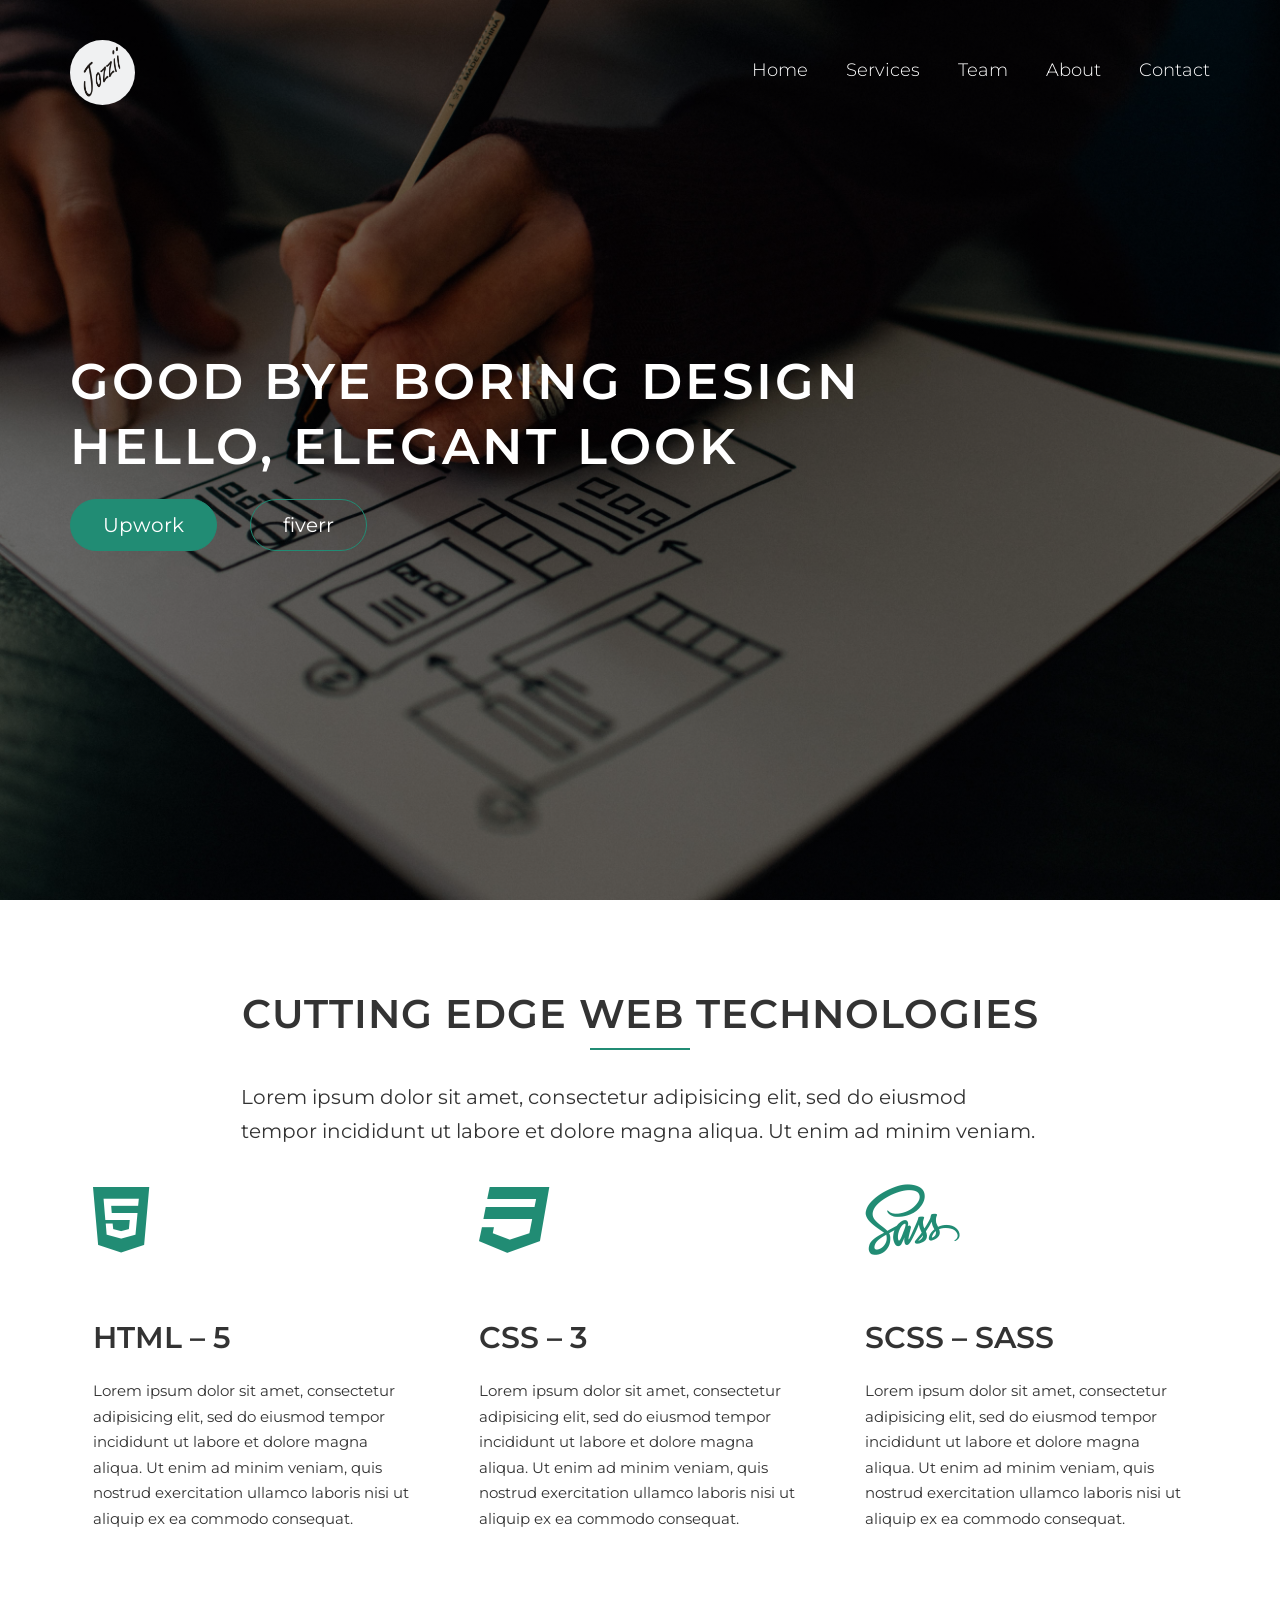
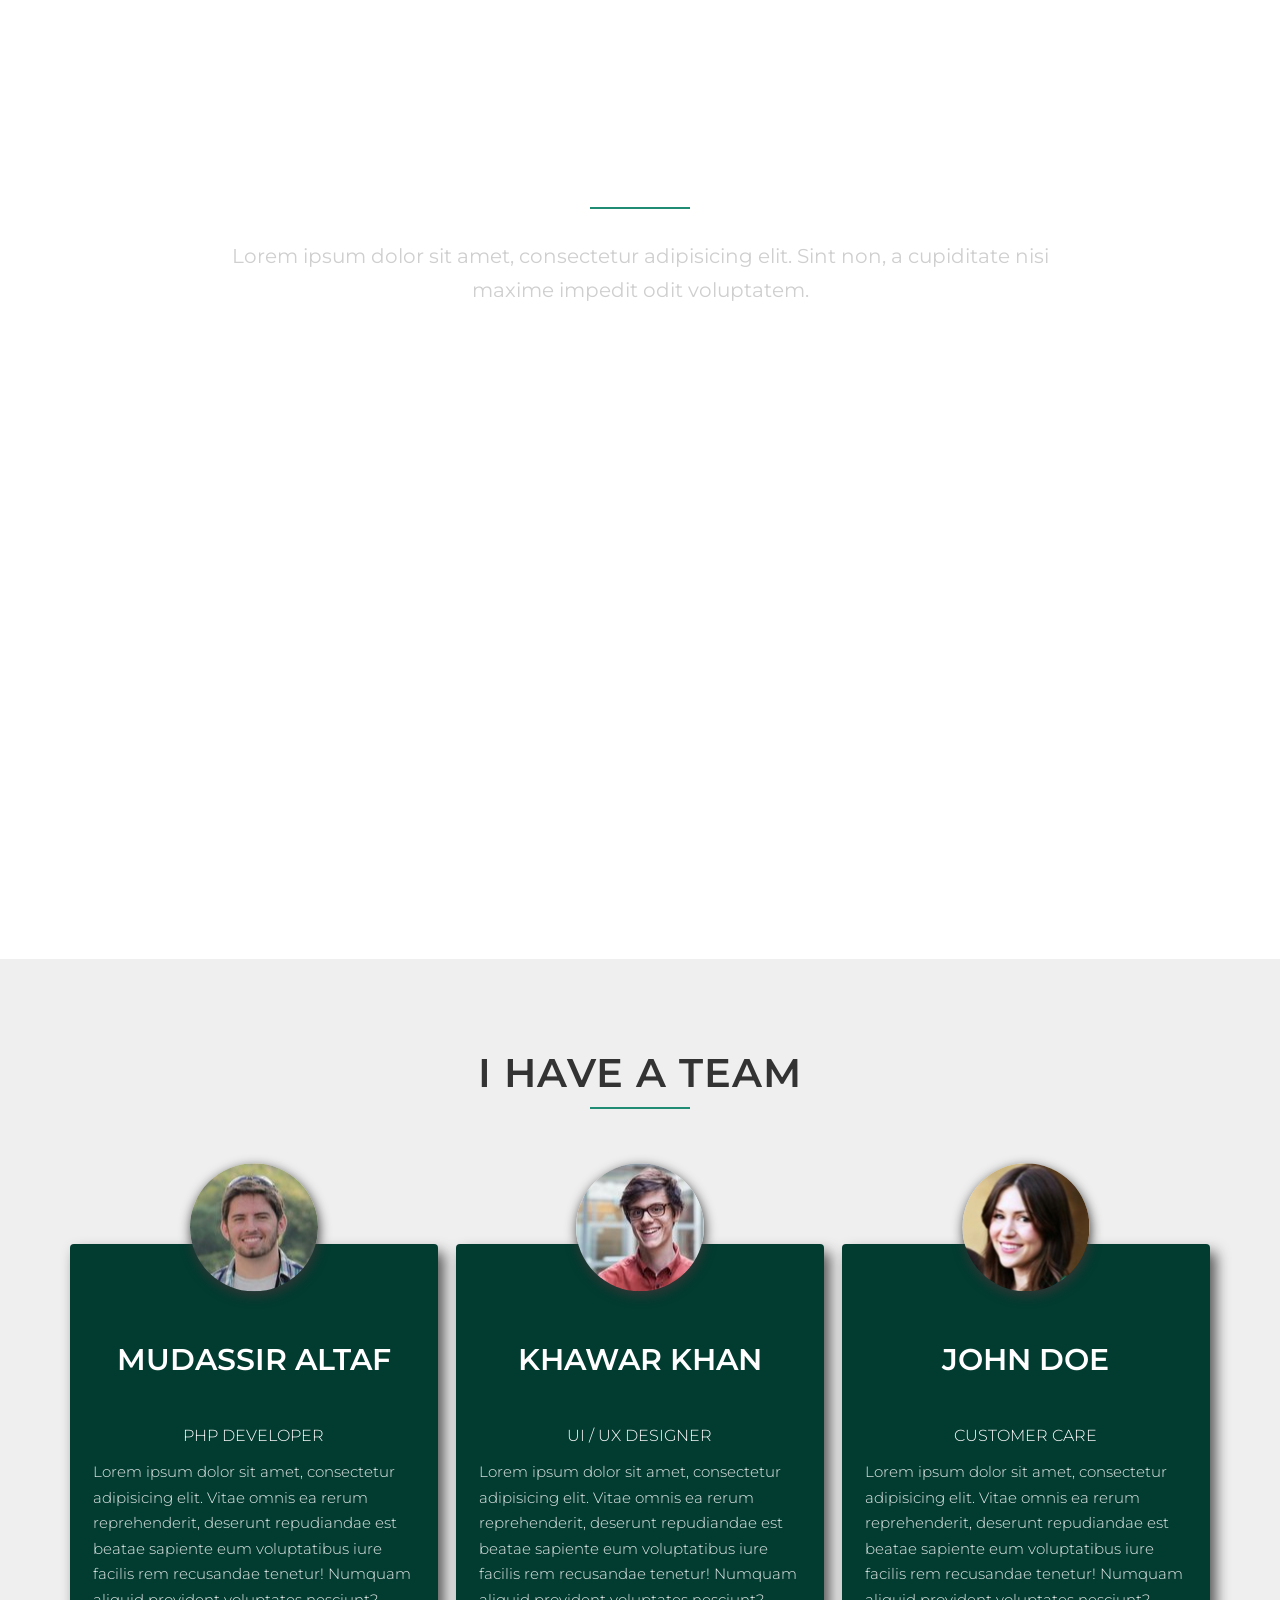
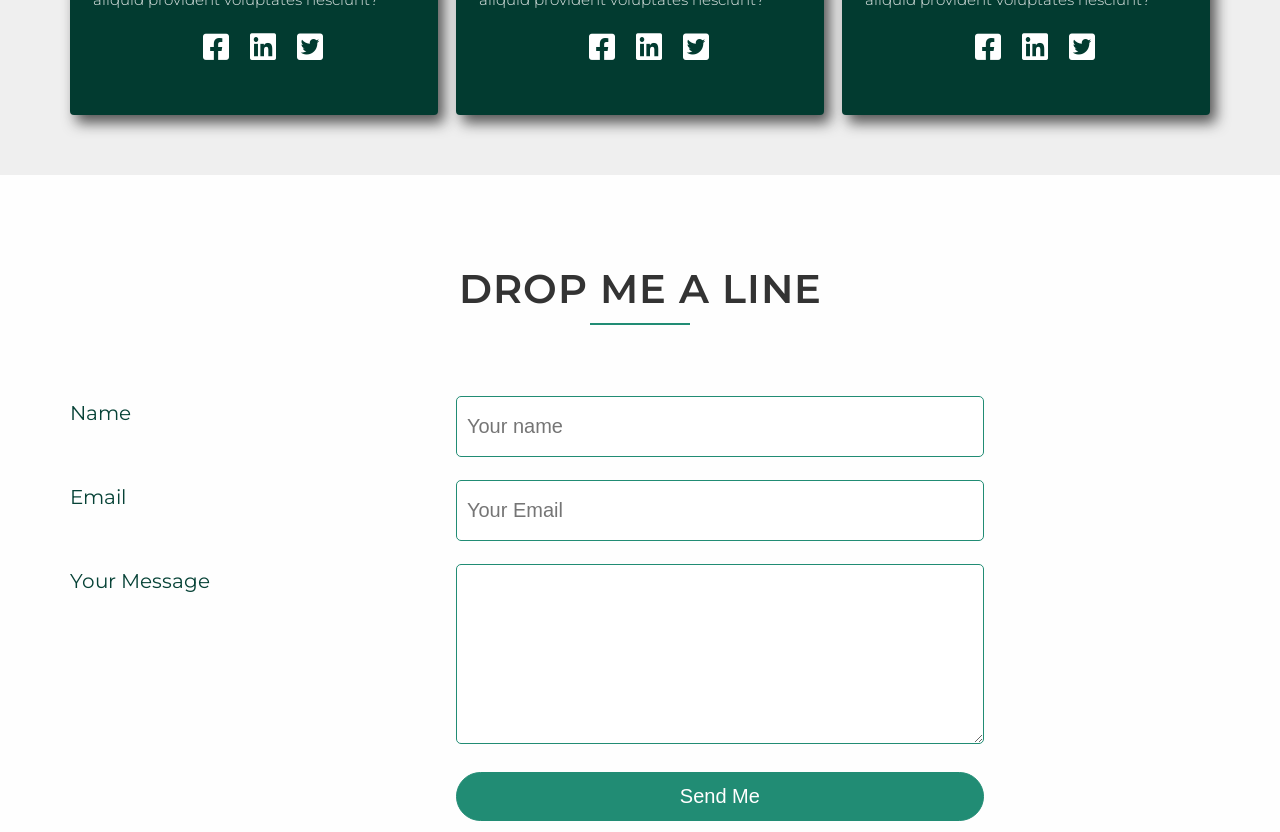
==== index.html @ cfa5112f "Update index.html" ====
<!DOCTYPE html>
<html lang="en">
<head>
	<meta charset="utf-8">
	<meta http-equiv="X-UA-Compatible" content="IE=7">
	<meta name="viewport" content="width=device-width, initial-scale=1.0">
	
	<link rel="preconnect" href="https://fonts.googleapis.com">
	<link rel="preconnect" href="https://fonts.gstatic.com" crossorigin>
	<link href="https://fonts.googleapis.com/css2?family=Montserrat:wght@400;600&display=swap" rel="stylesheet">
	

	<link rel="stylesheet" href="https://pro.fontawesome.com/releases/v5.12.0/css/all.css">
	 <link rel="stylesheet" type="text/css" href="vendors/css/animate.css">
	<link rel="stylesheet" type="text/css" href="vendors/css/grid.css">
        <link rel="stylesheet" type="text/css" href="resources/css/style.min.css">
        <link rel="stylesheet" type="text/css" href="resources/css/queries.css">
	<title>Jozzi's Portfolio</title>
</head>
<body>
	<header>
			<nav class="sticky">
					<div class="row">
						<img src="resources/img/logo.png" alt="jozzii logo" class="logo-black">
					<ul class="main-nav">
						<li><a href="index.html">Home</a></li>
						<li><a href="#scroll-services">Services</a></li>
						<li><a href="#scroll-team">Team</a></li>
						<li><a href="#scroll-about">About</a></li>
						<li><a href="#scroll-contact">Contact</a></li>
					</ul>
				</div>
				</nav>

			<div class="hero-text-box">
				<h1>good bye boring design <br> Hello, elegant look</h1>

				<a href="https://www.upwork.com" target="_blank" class="btn btn-full" style="padding: 8px 32px; font-size:20px;">Upwork</a>
				<a href="https://www.fiverr.com/jozzii" target="_blank" class="btn btn-ghost" style="padding: 8px 32px; font-size:20px;">fiverr</a>
			</div>
	</header>

	<section id="scroll-services">
		<h2>cutting edge web technologies</h2>
		<div class="row js--wp-2">
			<p class="long-copy">Lorem ipsum dolor sit amet, consectetur adipisicing elit, sed do eiusmod tempor incididunt ut labore et dolore magna aliqua. Ut enim ad minim veniam.</p>
		</div>

		<div class="row js--wp-2">
			
			<div class="col span-1-of-3 services">
				<i class="fab fa-html5"></i>
				<h3>HTML &ndash; 5</h3>
				<p class="service-box">Lorem ipsum dolor sit amet, consectetur adipisicing elit, sed do eiusmod
				tempor incididunt ut labore et dolore magna aliqua. Ut enim ad minim veniam,
				quis nostrud exercitation ullamco laboris nisi ut aliquip ex ea commodo
				consequat.</p>
			</div>

			<div class="col span-1-of-3 services">
				<i class="fab fa-css3"></i>
				<h3>CSS &ndash; 3</h3>
				<p class="service-box">Lorem ipsum dolor sit amet, consectetur adipisicing elit, sed do eiusmod
				tempor incididunt ut labore et dolore magna aliqua. Ut enim ad minim veniam,
				quis nostrud exercitation ullamco laboris nisi ut aliquip ex ea commodo
				consequat.</p>
			</div>

			<div class="col span-1-of-3 services">
				<i class="fab fa-sass"></i>
				<h3>SCSS &ndash; SASS </h3>
				<p class="service-box">Lorem ipsum dolor sit amet, consectetur adipisicing elit, sed do eiusmod
				tempor incididunt ut labore et dolore magna aliqua. Ut enim ad minim veniam,
				quis nostrud exercitation ullamco laboris nisi ut aliquip ex ea commodo
				consequat.</p>
			</div>
		</div>
	</section>

	<section class="section-about" id="scroll-about">
		<h2> hi, i am jozzii</h2>
		<p class="long-copy">
			Lorem ipsum dolor sit amet, consectetur adipisicing elit. Sint non, a cupiditate nisi maxime impedit odit voluptatem.
		</p>
			<p class="about-text">Lorem ipsum dolor sit amet, consectetur adipisicing elit, sed do eiusmod tempor incididunt ut labore et dolore magna aliqua. Ut enim ad minim veniam, quis nostrud exercitation ullamco laboris nisi ut aliquip ex ea commodo consequat. Duis aute irure dolor in reprehen 1derit in voluptate velit esse cillum dolore eu fugiat nulla pariatur. Excepteur sint occaecat cupidatat non proident, sunt in culpa qui officia deserunt mollit anim id est laborum.</p>
	</section>

	<section class="section-team" id="scroll-team">
		<div class="row">
			<h2>I have A Team</h2>
		</div>

		<div class="row js--wp-3">
			<div class="col span-1-of-3 team-box">
				<img src="resources/img/22.jpg" alt="team member 1" class="team-member-photo">
				<h3>Mudassir Altaf</h3> <br> <h4 class="sub-headding">PHP Developer</h4>
				<p class="team-text-box">
					Lorem ipsum dolor sit amet, consectetur adipisicing elit. Vitae omnis ea rerum reprehenderit, deserunt repudiandae est beatae sapiente eum voluptatibus iure facilis rem recusandae tenetur! Numquam aliquid provident voluptates nesciunt?
				</p>

				<div class="social-icons">
					<i class="fab fa-facebook-square" class="icon-social"></i>
				<i class="fab fa-linkedin" class="icon-social"></i>
				<i class="fab fa-twitter-square" class="icon-social"></i>
				</div>
			</div>
			<div class="col span-1-of-3 team-box">
				<img src="resources/img/51.jpg" alt="team member 2" class="team-member-photo">
				<h3>Khawar Khan</h3> <br> <h4 class="sub-headding">UI / UX Designer</h4>
				<p class="team-text-box">
					Lorem ipsum dolor sit amet, consectetur adipisicing elit. Vitae omnis ea rerum reprehenderit, deserunt repudiandae est beatae sapiente eum voluptatibus iure facilis rem recusandae tenetur! Numquam aliquid provident voluptates nesciunt?
				</p>

				<div class="social-icons">
					<i class="fab fa-facebook-square" class="icon-social"></i>
				<i class="fab fa-linkedin" class="icon-social"></i>
				<i class="fab fa-twitter-square" class="icon-social"></i>
				</div>
			</div>
			<div class="col span-1-of-3 team-box">
				<img src="resources/img/79.jpg" alt="team member 3" class="team-member-photo">
				<h3>John Doe</h3> <br> <h4 class="sub-headding">Customer Care</h4>
				<p class="team-text-box">
					Lorem ipsum dolor sit amet, consectetur adipisicing elit. Vitae omnis ea rerum reprehenderit, deserunt repudiandae est beatae sapiente eum voluptatibus iure facilis rem recusandae tenetur! Numquam aliquid provident voluptates nesciunt?
				</p>

				<div class="social-icons">
					<i class="fab fa-facebook-square" class="icon-social"></i>
				<i class="fab fa-linkedin" class="icon-social"></i>
				<i class="fab fa-twitter-square" class="icon-social"></i>
				</div>
				
			</div>
		</div>
	</section>

	<section class="section-contact" id="scroll-contact">
		
		<div class="bg-video">
			<!-- <video src="/resources/img/washed.mp4" class="video" autoplay muted loop></video> 
			<video src="resources/img/Go-Goat.mp4" class="video" autoplay muted loop></video>
			-->
		</div> 
		<div class="row">
			<h2>drop me a line</h2>
			<form action="#" method="post" name="contact-form" id="contact-form" class="contact-form" data-netlify="true" netlify>
				<div class="row">
					<div class="col span-1-of-3">
						<label>Name</label>
					</div>
					<div class="col span-2-of-3">
						<input type="text" id="name" placeholder="Your name" required>
					</div>
				</div>

				<div class="row">
					<div class="col span-1-of-3">
						<label>Email</label>					
					</div>
					<div class="col span-2-of-3">
						<input type="email" id="email" placeholder="Your Email" required>
					</div>
				</div>

				<div class="row">
					<div class="col span-1-of-3">
						<label>Your Message</label>
					</div>
					<div class="col span-2-of-3">
						<textarea name="message" id="textarea"></textarea>
					</div>
				</div>

				<div class="row">
					<div class="col span-1-of-3">
						<label>&nbsp;</label>
					</div>
					<div class="col span-2-of-3">
						<input type="submit" value="send me">
					</div>
				</div>

			</form>				
	</div>
	</section>

		<script src="https://ajax.googleapis.com/ajax/libs/jquery/1.12.4/jquery.min.js"></script> 
	 	<script src="vendors/js/jquery.waypoints.min.js"></script>
     	<script src="resources/js/script.js"></script>
     	
</body>
</html>

<!-- 

<i class="fab fa-linkedin"></i>
<i class="fab fa-twitter-square"></i>
<i class="fab fa-facebook-square"></i>

<script src="https://cdn.jsdelivr.net/npm/swiper@8/swiper-bundle.min.js"></script>
<link rel="stylesheet" href="https://cdn.jsdelivr.net/npm/swiper@8/swiper-bundle.min.css"/>
*  #1abc9c; #16a085; #9b59b6; #8e44ad; #33d9b2; #218c74;
 * #7d5fff; #7158e2; #485460; #1e272e; #ef5777; #ff5252;
 * #f53b57; #ffa801; #eb3b5a;
 -->
---- vendors/css/grid.css ----
/*  SECTIONS  ============================================================================= */

.section {
	clear: both;
	padding: 0px;
	margin: 0px;
}

/*  GROUPING  ============================================================================= */

.row {
    zoom: 1; /* For IE 6/7 (trigger hasLayout) */
}

.row:before,
.row:after {
    content:"";
    display:table;
}
.row:after {
    clear:both;
}

/*  GRID COLUMN SETUP   ==================================================================== */

.col {
	display: block;
	float:left;
	margin: 1% 0 1% 1.6%;
}

.col:first-child { margin-left: 0; } /* all browsers except IE6 and lower */


/*  REMOVE MARGINS AS ALL GO FULL WIDTH AT 480 PIXELS */

@media only screen and (max-width: 480px) {
	.col { 
		/*margin: 1% 0 1% 0%;*/
        margin: 0;
	}
}


/*  GRID OF TWO   ============================================================================= */


.span-2-of-2 {
	width: 100%;
}

.span-1-of-2 {
	width: 49.2%;
}

/*  GO FULL WIDTH AT LESS THAN 480 PIXELS */

@media only screen and (max-width: 480px) {
	.span-2-of-2 {
		width: 100%; 
	}
	.span-1-of-2 {
		width: 100%; 
	}
}


/*  GRID OF THREE   ============================================================================= */

	
.span-3-of-3 {
	width: 100%; 
}

.span-2-of-3 {
	width: 66.13%; 
}

.span-1-of-3 {
	width: 32.26%; 
}


/*  GO FULL WIDTH AT LESS THAN 480 PIXELS */

@media only screen and (max-width: 480px) {
	.span-3-of-3 {
		width: 100%; 
	}
	.span-2-of-3 {
		width: 100%; 
	}
	.span-1-of-3 {
		width: 100%;
	}
}

/*  GRID OF FOUR   ============================================================================= */

	
.span-4-of-4 {
	width: 100%; 
}

.span-3-of-4 {
	width: 74.6%; 
}

.span-2-of-4 {
	width: 49.2%; 
}

.span-1-of-4 {
	width: 23.8%; 
}


/*  GO FULL WIDTH AT LESS THAN 480 PIXELS */

@media only screen and (max-width: 480px) {
	.span-4-of-4 {
		width: 100%; 
	}
	.span-3-of-4 {
		width: 100%; 
	}
	.span-2-of-4 {
		width: 100%; 
	}
	.span-1-of-4 {
		width: 100%; 
	}
}


/*  GRID OF FIVE   ============================================================================= */

	
.span-5-of-5 {
	width: 100%;
}

.span-4-of-5 {
  	width: 79.68%; 
}

.span-3-of-5 {
  	width: 59.36%; 
}

.span-2-of-5 {
  	width: 39.04%;
}

.span-1-of-5 {
  	width: 18.72%;
}


/*  GO FULL WIDTH AT LESS THAN 480 PIXELS */

@media only screen and (max-width: 480px) {
	.span-5-of-5 {
		width: 100%; 
	}
	.span-4-of-5 {
		width: 100%; 
	}
	.span-3-of-5 {
		width: 100%; 
	}
	.span-2-of-5 {
		width: 100%; 
	}
	.span-1-of-5 {
		width: 100%; 
	}
}


/*  GRID OF SIX   ============================================================================= */


.span-6-of-6 {
	width: 100%;
}

.span-5-of-6 {
  	width: 83.06%;
}

.span-4-of-6 {
  	width: 66.13%;
}

.span-3-of-6 {
  	width: 49.2%;
}

.span-2-of-6 {
  	width: 32.26%;
}

.span-1-of-6 {
  	width: 15.33%;
}


/*  GO FULL WIDTH AT LESS THAN 480 PIXELS */

@media only screen and (max-width: 480px) {
	.span-6-of-6 {
		width: 100%; 
	}
	.span-5-of-6 {
		width: 100%; 
	}
	.span-4-of-6 {
		width: 100%; 
	}
	.span-3-of-6 {
		width: 100%; 
	}
	.span-2-of-6 {
		width: 100%; 
	}
	.span-1-of-6 {
		width: 100%; 
	}
}



/*  GRID OF SEVEN   ============================================================================= */


.span-7-of-7 {
	width: 100%;
}

.span-6-of-7 {
	width: 85.48%;
}

.span-5-of-7 {
  	width: 70.97%;
}

.span-4-of-7 {
  	width: 56.45%;
}

.span-3-of-7 {
  	width: 41.94%;
}

.span-2-of-7 {
  	width: 27.42%;
}

.span-1-of-7 {
  	width: 12.91%;
}


/*  GO FULL WIDTH AT LESS THAN 480 PIXELS */

@media only screen and (max-width: 480px) {
	.span-7-of-7 {
		width: 100%; 
	}
	.span-6-of-7 {
		width: 100%; 
	}
	.span-5-of-7 {
		width: 100%; 
	}
	.span-4-of-7 {
		width: 100%; 
	}
	.span-3-of-7 {
		width: 100%; 
	}
	.span-2-of-7 {
		width: 100%; 
	}
	.span-1-of-7 {
		width: 100%; 
	}
}


/*  GRID OF EIGHT   ============================================================================= */

	
.span-8-of-8 {
	width: 100%;
}

.span-7-of-8 {
	width: 87.3%; 
}

.span-6-of-8 {
	width: 74.6%; 
}

.span-5-of-8 {
	width: 61.9%; 
}

.span-4-of-8 {
	width: 49.2%; 
}

.span-3-of-8 {
	width: 36.5%;
}

.span-2-of-8 {
	width: 23.8%; 
}

.span-1-of-8 {
	width: 11.1%; 
}


/*  GO FULL WIDTH AT LESS THAN 480 PIXELS */

@media only screen and (max-width: 480px) {
	.span-8-of-8 {
		width: 100%; 
	}
	.span-7-of-8 {
		width: 100%; 
	}
	.span-6-of-8 {
		width: 100%; 
	}
	.span-5-of-8 {
		width: 100%; 
	}
	.span-4-of-8 {
		width: 100%; 
	}
	.span-3-of-8 {
		width: 100%; 
	}
	.span-2-of-8 {
		width: 100%; 
	}
	.span-1-of-8 {
		width: 100%; 
	}
}


/*  GRID OF NINE   ============================================================================= */


.span-9-of-9 {
	width: 100%;
}

.span-8-of-9 {
	width: 88.71%;
}

.span-7-of-9 {
	width: 77.42%; 
}

.span-6-of-9 {
	width: 66.13%; 
}

.span-5-of-9 {
	width: 54.84%; 
}

.span-4-of-9 {
	width: 43.55%; 
}

.span-3-of-9 {
	width: 32.26%;
}

.span-2-of-9 {
	width: 20.97%; 
}

.span-1-of-9 {
	width: 9.68%; 
}


/*  GO FULL WIDTH AT LESS THAN 480 PIXELS */

@media only screen and (max-width: 480px) {
	.span-9-of-9 {
		width: 100%; 
	}
	.span-8-of-9 {
		width: 100%; 
	}
	.span-7-of-9 {
		width: 100%; 
	}
	.span-6-of-9 {
		width: 100%; 
	}
	.span-5-of-9 {
		width: 100%; 
	}
	.span-4-of-9 {
		width: 100%; 
	}
	.span-3-of-9 {
		width: 100%; 
	}
	.span-2-of-9 {
		width: 100%; 
	}
	.span-1-of-9 {
		width: 100%; 
	}
}


/*  GRID OF TEN   ============================================================================= */


.span-10-of-10 {
	width: 100%;
}

.span-9-of-10 {
	width: 89.84%;
}

.span-8-of-10 {
	width: 79.68%;
}

.span-7-of-10 {
	width: 69.52%; 
}

.span-6-of-10 {
	width: 59.36%; 
}

.span-5-of-10 {
	width: 49.2%; 
}

.span-4-of-10 {
	width: 39.04%; 
}

.span-3-of-10 {
	width: 28.88%;
}

.span-2-of-10 {
	width: 18.72%; 
}

.span-1-of-10 {
	width: 8.56%; 
}


/*  GO FULL WIDTH AT LESS THAN 480 PIXELS */

@media only screen and (max-width: 480px) {
	.span-10-of-10 {
		width: 100%; 
	}
	.span-9-of-10 {
		width: 100%; 
	}
	.span-8-of-10 {
		width: 100%; 
	}
	.span-7-of-10 {
		width: 100%; 
	}
	.span-6-of-10 {
		width: 100%; 
	}
	.span-5-of-10 {
		width: 100%; 
	}
	.span-4-of-10 {
		width: 100%; 
	}
	.span-3-of-10 {
		width: 100%; 
	}
	.span-2-of-10 {
		width: 100%; 
	}
	.span-1-of-10 {
		width: 100%; 
	}
}


/*  GRID OF ELEVEN   ============================================================================= */

.span-11-of-11 {
	width: 100%;
}

.span-10-of-11 {
	width: 90.76%;
}

.span-9-of-11 {
	width: 81.52%;
}

.span-8-of-11 {
	width: 72.29%;
}

.span-7-of-11 {
	width: 63.05%; 
}

.span-6-of-11 {
	width: 53.81%; 
}

.span-5-of-11 {
	width: 44.58%; 
}

.span-4-of-11 {
	width: 35.34%; 
}

.span-3-of-11 {
	width: 26.1%;
}

.span-2-of-11 {
	width: 16.87%; 
}

.span-1-of-11 {
	width: 7.63%; 
}


/*  GO FULL WIDTH AT LESS THAN 480 PIXELS */

@media only screen and (max-width: 480px) {
	.span-11-of-11 {
		width: 100%; 
	}
	.span-10-of-11 {
		width: 100%; 
	}
	.span-9-of-11 {
		width: 100%; 
	}
	.span-8-of-11 {
		width: 100%; 
	}
	.span-7-of-11 {
		width: 100%; 
	}
	.span-6-of-11 {
		width: 100%; 
	}
	.span-5-of-11 {
		width: 100%; 
	}
	.span-4-of-11 {
		width: 100%; 
	}
	.span-3-of-11 {
		width: 100%; 
	}
	.span-2-of-11 {
		width: 100%; 
	}
	.span-1-of-11 {
		width: 100%; 
	}
}


/*  GRID OF TWELVE   ============================================================================= */

.span-12-of-12 {
	width: 100%;
}

.span-11-of-12 {
	width: 91.53%;
}

.span-10-of-12 {
	width: 83.06%;
}

.span-9-of-12 {
	width: 74.6%;
}

.span-8-of-12 {
	width: 66.13%;
}

.span-7-of-12 {
	width: 57.66%; 
}

.span-6-of-12 {
	width: 49.2%; 
}

.span-5-of-12 {
	width: 40.73%; 
}

.span-4-of-12 {
	width: 32.26%; 
}

.span-3-of-12 {
	width: 23.8%;
}

.span-2-of-12 {
	width: 15.33%; 
}

.span-1-of-12 {
	width: 6.86%; 
}


/*  GO FULL WIDTH AT LESS THAN 480 PIXELS */

@media only screen and (max-width: 480px) {
	.span-12-of-12 {
		width: 100%; 
	}
	.span-11-of-12 {
		width: 100%; 
	}
	.span-10-of-12 {
		width: 100%; 
	}
	.span-9-of-12 {
		width: 100%; 
	}
	.span-8-of-12 {
		width: 100%; 
	}
	.span-7-of-12 {
		width: 100%; 
	}
	.span-6-of-12 {
		width: 100%; 
	}
	.span-5-of-12 {
		width: 100%; 
	}
	.span-4-of-12 {
		width: 100%; 
	}
	.span-3-of-12 {
		width: 100%; 
	}
	.span-2-of-12 {
		width: 100%; 
	}
	.span-1-of-12 {
		width: 100%; 
	}
}
---- resources/css/style.min.css ----
*,::after,::before{margin:0;padding-top:0;box-sizing:inherit}html{font-family:'Montserrat',sans-serif;font-weight:400;text-rendering:optimizeLegibility;line-height:1.7;color:#333;font-size:62.5%;overflow-x:hidden}:root{--color-primary-main:#218c74}::-moz-selection{background-color:var(--color-primary-main);color:#eee}::selection{background-color:var(--color-primary-main);color:#eee}body{box-sizing:border-box}.row{max-width:114rem;margin:0 auto}section{padding:8rem 0}h1,h2,h3,h4{font-weight:600;text-transform:uppercase}h1{font-size:5rem;margin-bottom:2rem;letter-spacing:3px;word-spacing:1px;color:#fff;line-height:1.3}h2{font-size:4rem;text-align:center;letter-spacing:1px;letter-spacing:1px}h2:after{display:block;content:"";width:10rem;height:2px;background-color:var(--color-primary-main);margin:0 auto}h3{font-size:3rem;margin-bottom:1.5rem;margin-top:2.5rem}.btn:link,.btn:visited,input[type=submit]{display:inline-block;border:1px solid var(--color-primary-main);border-radius:5rem;text-decoration:none;color:#fff;transition:all .2s}.btn-full:link,.btn-full:visited,input[type=submit]{background-color:var(--color-primary-main);padding:1rem 4rem}.btn-ghost:link,.btn-ghost:visited{margin-left:3rem;border:1px solid var(--color-primary-main);padding:1rem 4rem}.btn:hover,.btn:active,input[type=submit]:hover,input[type=submit]:active{background-color:#064236;border:1px solid #064236}input[type=submit]{width:auto}.fab,.fas{font-size:7.5rem;color:var(--color-primary-main);margin-bottom:3rem;transition:all .2s}.fab:hover,.fas:hover{color:#384f66;cursor:pointer}header{background-image:linear-gradient(rgba(0,0,0,0.5),rgba(0,0,0,0.5)),url(../css/hero.min.jpg);background-size:cover;background-position:center;height:100vh}.logo-black{height:6.5rem;width:6.5rem;border-radius:5rem;float:left;margin-top:4rem}.main-nav{float:right;list-style:none;margin-top:5.5rem}.main-nav li{display:inline-block;margin-left:3.5rem}.main-nav li a:link,.main-nav li a:visited{text-decoration:none;font-size:1.8rem;font-weight:300;color:#fff;padding-bottom:.8rem;border-bottom:1px solid transparent;transition:all .2s}.main-nav li a:hover,.main-nav li a:active{border-bottom:1px solid var(--color-primary-main);color:var(--color-primary-main)}.hero-text-box{position:absolute;width:114rem;top:50%;left:50%;transform:translate(-50%,-50%)}.services,.services-test{padding:2%;border-radius:4px;margin-bottom:2.5rem;transition:all .2s}.services:hover{transform:translateY(-3px);box-shadow:3px 3px 2.5rem #eee}.long-copy{font-size:2rem;width:70%;margin-left:15%;margin-top:3rem}.service-box{font-size:1.5rem}.section-about{background-image:linear-gradient(rgba(6,66,54,0.9),rgba(6,66,54,0.9)),url(../css/about.min.jpg);background-size:cover;background-position:center;height:100vh;padding-bottom:0;background-attachment:fixed}.section-about h2{color:#fff}.section-about .long-copy{text-align:center;color:#cfcfcf}.about-text{font-size:2rem;color:#fff;margin-top:4rem;width:70%;margin-left:15%}.section-team{background-color:#efefef;padding-bottom:0}.section-team h2{margin-bottom:8rem}.team-box{position:relative;padding:2%;padding-top:8rem;margin-top:5.5rem;margin-bottom:6rem;border-radius:4px;background-color:#023b30;box-shadow:.6rem .8rem 1.4rem #555;transition:all .2s}.team-box:hover{background-color:#064236}.team-member-photo{border-radius:50%;position:absolute;top:0;left:50%;transform:translate(-50%,-63%);box-shadow:1px 4px 12px #353535}.section-team h3,.sub-headding{margin:1rem 0;text-align:center;color:#fff}.sub-headding{font-weight:300;font-size:1.6rem}.team-text-box{font-size:1.5rem;font-weight:300;color:#fff;opacity:.9}.social-icons{margin:0 auto;margin-top:2rem;text-align:center}.social-icons .fab,.social-icons .fas{color:#fff;font-size:3rem;margin-left:1.8rem;transition:all .2s}.social-icons .fab:hover,.social-icons .fas:hover{color:#bcbcbc}.section-contact{padding-bottom:0;background-color:#fefefe}.contact-form{margin-top:6rem}label{font-size:2rem;color:#064236}input[type=text],input[type=email],textarea{font-size:2rem;padding:1.8rem 1rem;border:1px solid var(--color-primary-main);border-radius:.5rem;width:70%}textarea{height:18rem}input[type=submit]{padding:1.2rem 4rem;font-size:2rem;width:70%;cursor:pointer;text-transform:capitalize}.js--wp-2,.js--wp-3,.js--wp-4{opacity:0}.js--wp-2.animated,.js--wp-3.animated,.js--wp-4.animated{opacity:1}
---- resources/css/queries.css ----
@media only screen and (max-width: 1200px) {
  .row,
  .hero-text-box {
    width:100%;
    padding: 3%;
  }

}


@media only screen and (max-width: 1023px) {
   section {padding: 6rem 0; }
   .long-copy,
   .about-text {
    width: 80%;
    margin-left: 10%;
}
}

@media only screen and (max-width: 767px) {
   section { padding: 3rem 0; }
  body,
  .long-copy,
  .about-text { font-size: 1.6rem; }
   h1 {font-size: 3.4rem;}
   h2 {font-size: 2.5rem;}
   h3 {font-size: 2rem; margin-top: 1rem;}
  .logo {
  height: 2.5rem;
  Margin-top: 2rem;
}
  .main-nav { margin-top: 2.5rem; }
  input { width: 100% }
}

@media only screen and (max-width: 480px) {
  body,
  .long-copy,
  .about-text { font-size: 1.5rem; }
   h1 {font-size: 2.8rem;}
   h2 {font-size: 2rem;}
   h3 {font-size: 1.8rem;}
  .fab { margin-bottom: 1.5rem; }
  .col { width: 100%; 
}
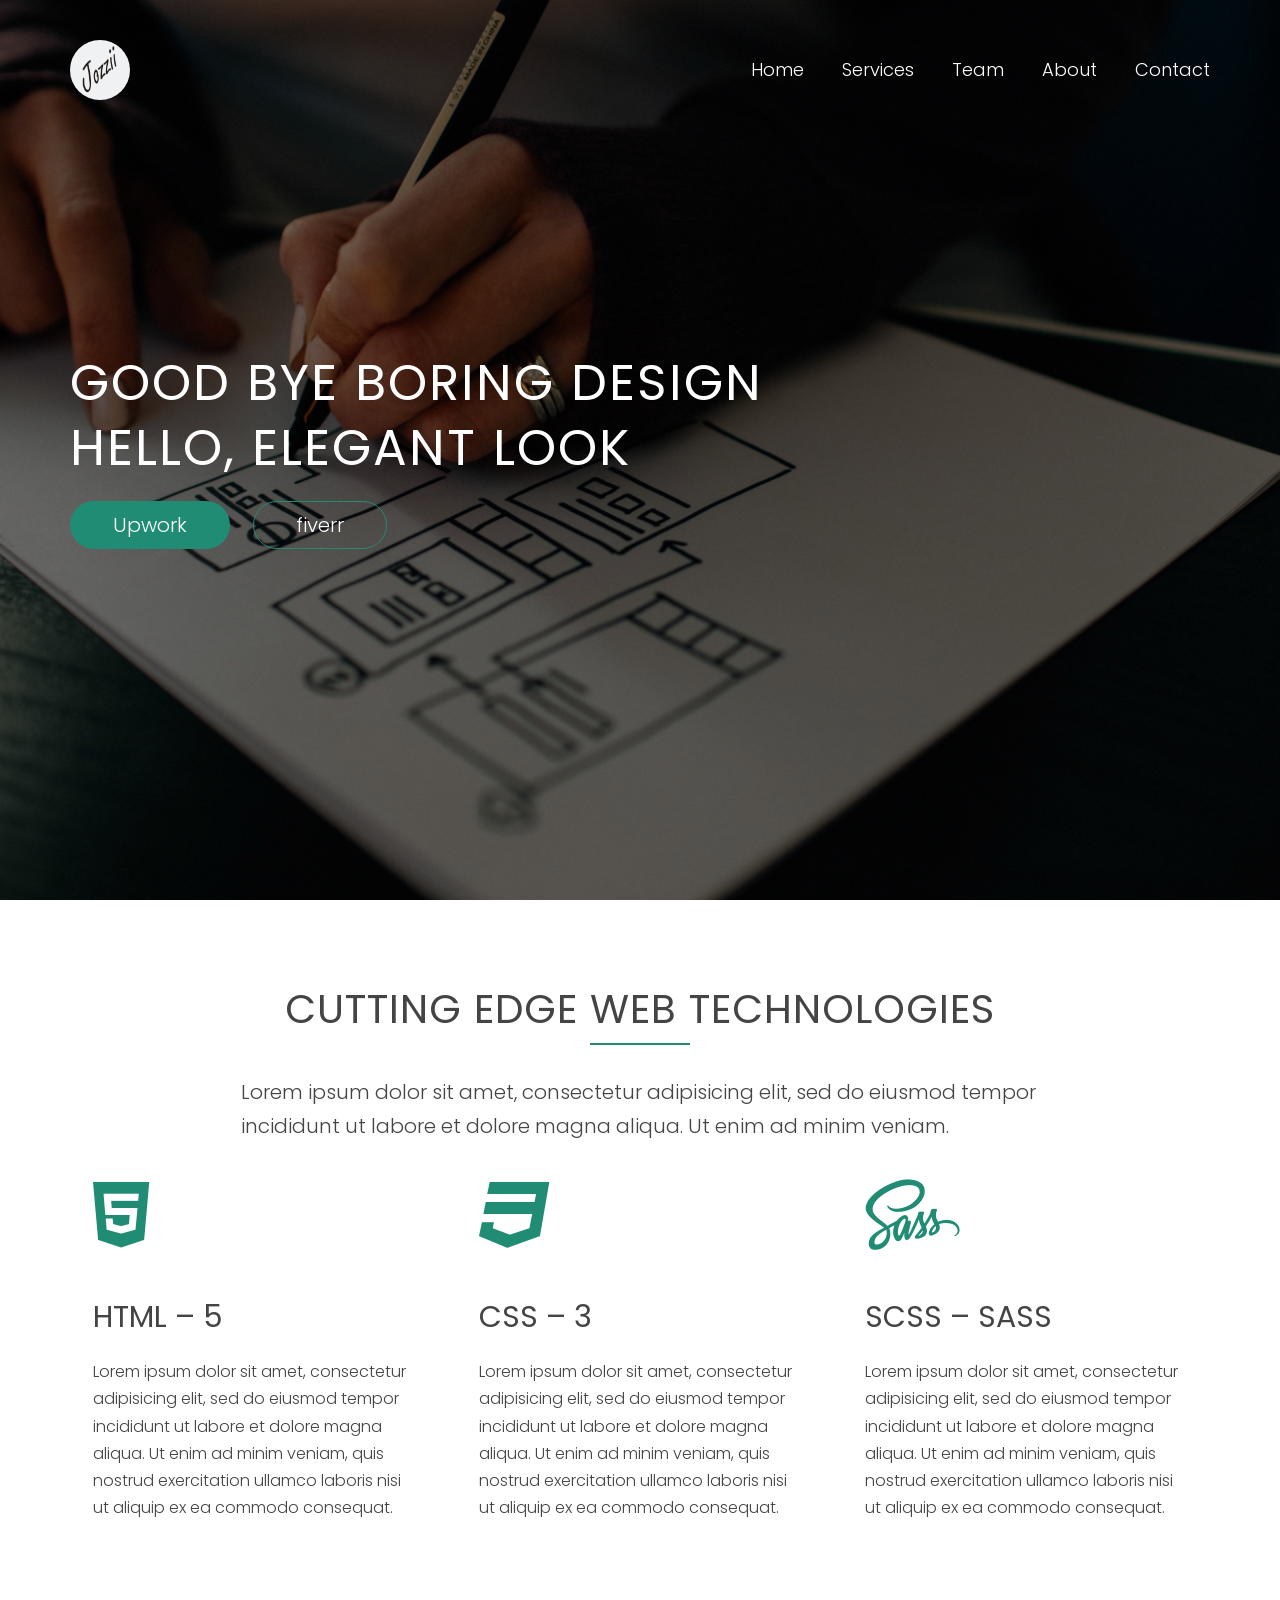
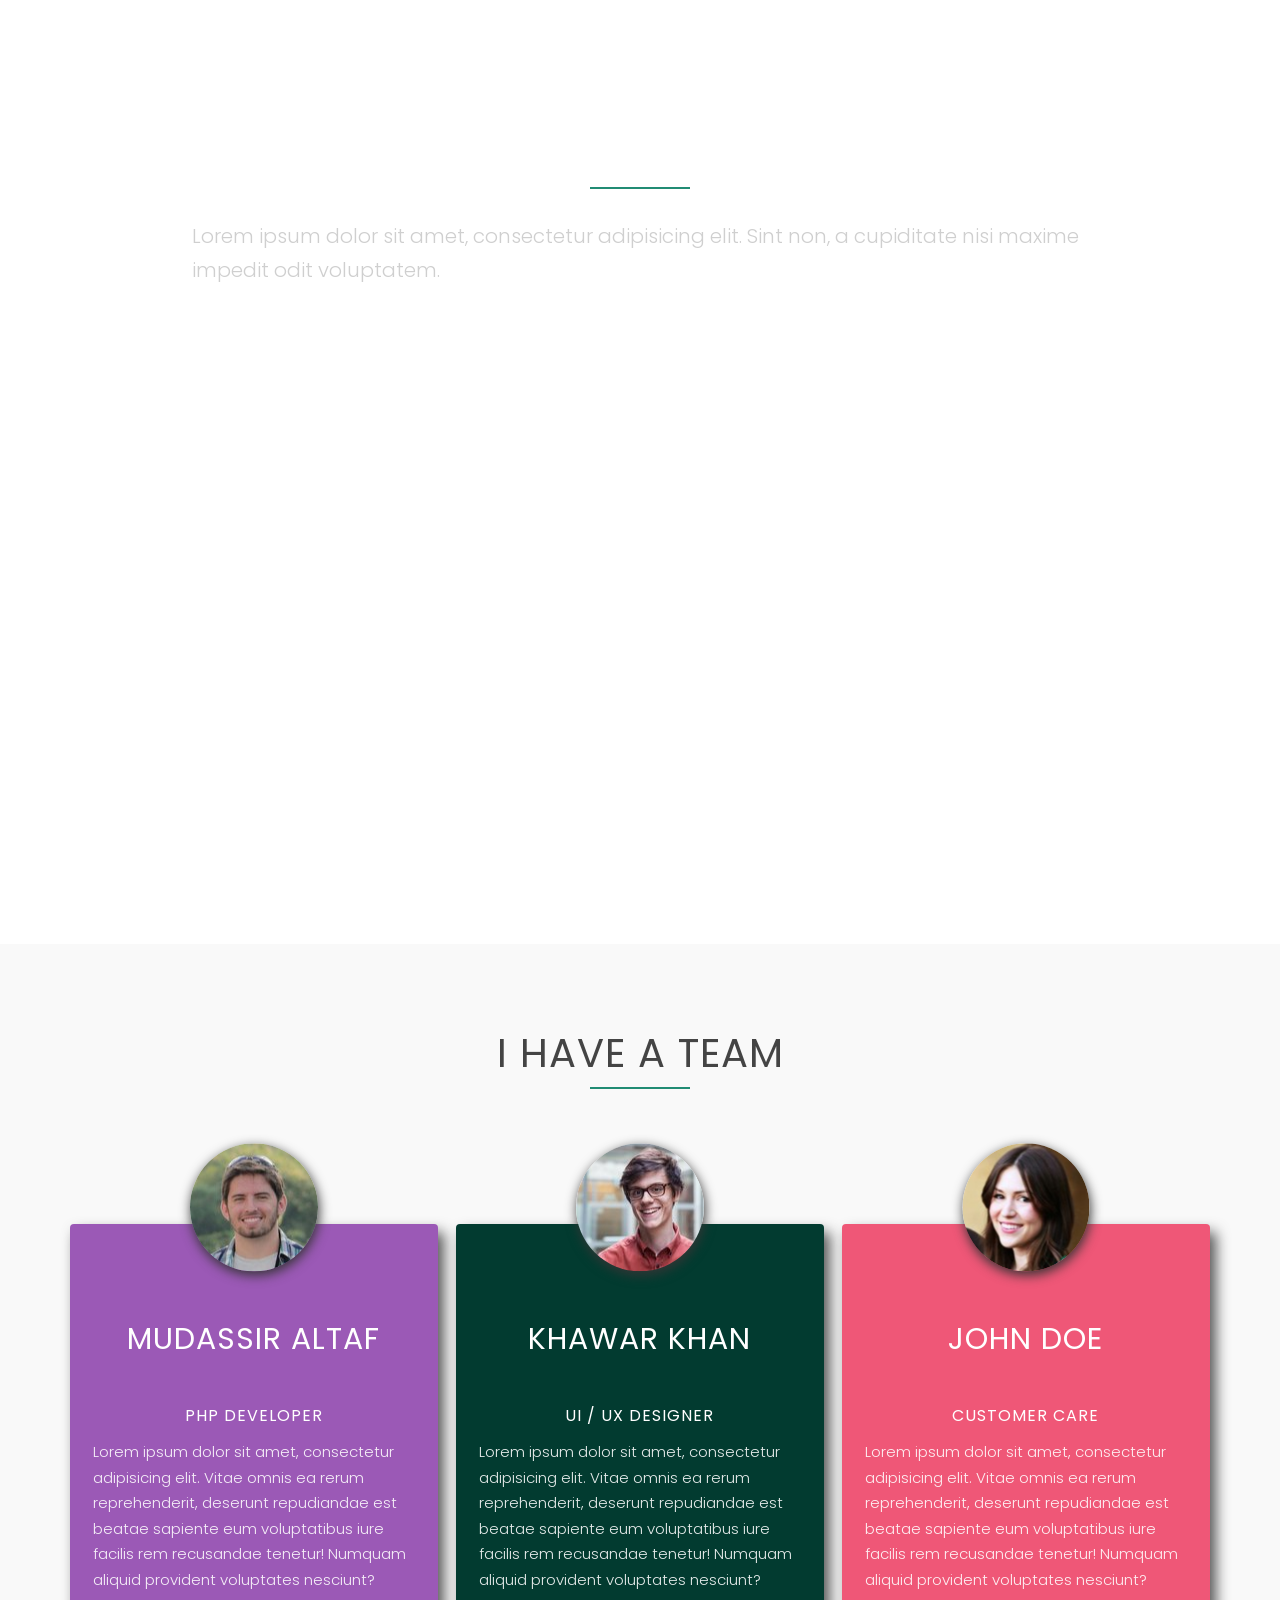
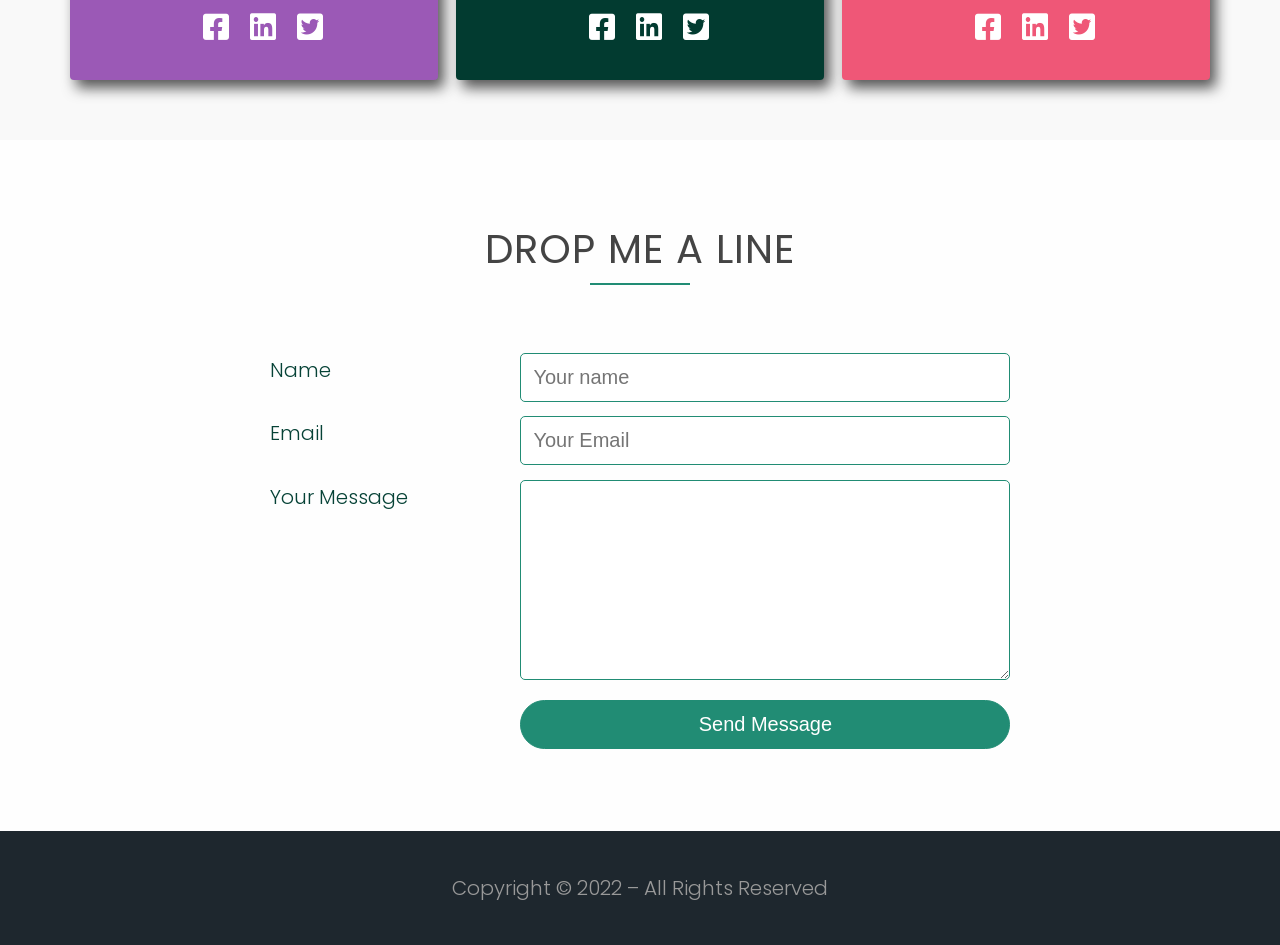
==== commit da1c9736: "Add files via upload" ====
--- a/index.html
+++ b/index.html
@@ -2,196 +2,210 @@
 <html lang="en">
 <head>
 	<meta charset="utf-8">
-	<meta http-equiv="X-UA-Compatible" content="IE=7">
+	<meta name="description" content="I am Jozzii. I am a freelancer, web designer and frontend devloper. My area of experties are HTML5, CSS3, SASS and SCSS">
+	<meta keywords="webdesign, webdesigner, freelancing, html5, css3, sass, scss, fiverr, upwork">
+	<meta name="author" content="Jozzii">
+	<meta http-equiv="X-UA-Compatible" content="IE=edge">
 	<meta name="viewport" content="width=device-width, initial-scale=1.0">
-	
+		
 	<link rel="preconnect" href="https://fonts.googleapis.com">
 	<link rel="preconnect" href="https://fonts.gstatic.com" crossorigin>
-	<link href="https://fonts.googleapis.com/css2?family=Montserrat:wght@400;600&display=swap" rel="stylesheet">
+	<link href="https://fonts.googleapis.com/css2?family=Poppins:wght@300;400&display=swap" rel="stylesheet"> 
 	
 
 	<link rel="stylesheet" href="https://pro.fontawesome.com/releases/v5.12.0/css/all.css">
 	 <link rel="stylesheet" type="text/css" href="vendors/css/animate.css">
 	<link rel="stylesheet" type="text/css" href="vendors/css/grid.css">
-        <link rel="stylesheet" type="text/css" href="resources/css/style.min.css">
-        <link rel="stylesheet" type="text/css" href="resources/css/queries.css">
+	<link rel="stylesheet" type="text/css" href="resources/css/style.min.css">
+	<!-- <link rel="stylesheet" type="text/css" href="resources/css/style.css">
+	<link rel="stylesheet" type="text/css" href="resources/css/queries.css"> -->
+	<link rel="stylesheet" type="text/css" href="resources/css/queries.min.css">
 	<title>Jozzi's Portfolio</title>
 </head>
 <body>
-	<header>
-			<nav class="sticky">
+	<header id="scroll-home">
+				<nav>
 					<div class="row">
 						<img src="resources/img/logo.png" alt="jozzii logo" class="logo-black">
 					<ul class="main-nav">
-						<li><a href="index.html">Home</a></li>
+						<li><a href="#scroll-home">Home</a></li>
 						<li><a href="#scroll-services">Services</a></li>
 						<li><a href="#scroll-team">Team</a></li>
 						<li><a href="#scroll-about">About</a></li>
 						<li><a href="#scroll-contact">Contact</a></li>
 					</ul>
+					<a class="rr"><i class="fab fa-navicon-round"></i></a>
 				</div>
 				</nav>
 
 			<div class="hero-text-box">
 				<h1>good bye boring design <br> Hello, elegant look</h1>
-
-				<a href="https://www.upwork.com" target="_blank" class="btn btn-full" style="padding: 8px 32px; font-size:20px;">Upwork</a>
-				<a href="https://www.fiverr.com/jozzii" target="_blank" class="btn btn-ghost" style="padding: 8px 32px; font-size:20px;">fiverr</a>
+				<a href="https://www.upwork.com" target="_blank" class="btn btn-full">Upwork</a>
+				<a href="https://www.fiverr.com/jozzii" target="_blank" class="btn btn-ghost">fiverr</a>
 			</div>
 	</header>
 
-	<section id="scroll-services">
-		<h2>cutting edge web technologies</h2>
-		<div class="row js--wp-2">
-			<p class="long-copy">Lorem ipsum dolor sit amet, consectetur adipisicing elit, sed do eiusmod tempor incididunt ut labore et dolore magna aliqua. Ut enim ad minim veniam.</p>
+	<main>
+		<section id="scroll-services" class="js--section-services">
+			<h2>cutting edge web technologies</h2>
+			<div class="row js--wp-2">
+				<p class="long-copy">Lorem ipsum dolor sit amet, consectetur adipisicing elit, sed do eiusmod tempor incididunt ut labore et dolore magna aliqua. Ut enim ad minim veniam.</p>
+			</div>
+	
+			<div class="row js--wp-2">
+				
+				<div class="col span-1-of-3 services">
+					<i class="fab fa-html5"></i>
+					<h3>HTML &ndash; 5</h3>
+					<p class="service-box">Lorem ipsum dolor sit amet, consectetur adipisicing elit, sed do eiusmod
+					tempor incididunt ut labore et dolore magna aliqua. Ut enim ad minim veniam,
+					quis nostrud exercitation ullamco laboris nisi ut aliquip ex ea commodo
+					consequat.</p>
+				</div>
+	
+				<div class="col span-1-of-3 services">
+					<i class="fab fa-css3"></i>
+					<h3>CSS &ndash; 3</h3>
+					<p class="service-box">Lorem ipsum dolor sit amet, consectetur adipisicing elit, sed do eiusmod
+					tempor incididunt ut labore et dolore magna aliqua. Ut enim ad minim veniam,
+					quis nostrud exercitation ullamco laboris nisi ut aliquip ex ea commodo
+					consequat.</p>
+				</div>
+	
+				<div class="col span-1-of-3 services">
+					<i class="fab fa-sass"></i>
+					<h3>SCSS &ndash; SASS </h3>
+					<p class="service-box">Lorem ipsum dolor sit amet, consectetur adipisicing elit, sed do eiusmod
+					tempor incididunt ut labore et dolore magna aliqua. Ut enim ad minim veniam,
+					quis nostrud exercitation ullamco laboris nisi ut aliquip ex ea commodo
+					consequat.</p>
+				</div>
+			</div>
+		</section>
+	
+		<section class="section-about" id="scroll-about">
+			<h2> hi, i am jozzii</h2>
+			<p class="long-copy">
+				Lorem ipsum dolor sit amet, consectetur adipisicing elit. Sint non, a cupiditate nisi maxime impedit odit voluptatem.
+			</p>
+				<p class="about-text js--wp-4">Lorem ipsum dolor sit amet, consectetur adipisicing elit, sed do eiusmod tempor incididunt ut labore et dolore magna aliqua. Ut enim ad minim veniam, quis nostrud exercitation ullamco laboris nisi ut aliquip ex ea commodo consequat. Duis aute irure dolor in reprehen 1derit in voluptate velit esse cillum dolore eu fugiat nulla pariatur. Excepteur sint occaecat cupidatat non proident, sunt in culpa qui officia deserunt mollit anim id est laborum.</p>
+		</section>
+	
+		<section class="section-team" id="scroll-team">
+			<div class="row">
+				<h2>I have A Team</h2>
+			</div>
+	
+			<div class="row js--wp-3">
+				<div class="col span-1-of-3 team-box">
+					<img src="resources/img/22.jpg" alt="team member 1" class="team-member-photo">
+					<h3>Mudassir Altaf</h3> <br> <h4 class="sub-headding">PHP Developer</h4>
+					<p class="team-text-box">
+						Lorem ipsum dolor sit amet, consectetur adipisicing elit. Vitae omnis ea rerum reprehenderit, deserunt repudiandae est beatae sapiente eum voluptatibus iure facilis rem recusandae tenetur! Numquam aliquid provident voluptates nesciunt?
+					</p>
+	
+					<div class="social-icons">
+						<i class="fab fa-facebook-square" class="icon-social"></i>
+					<i class="fab fa-linkedin" class="icon-social"></i>
+					<i class="fab fa-twitter-square" class="icon-social"></i>
+					</div>
+				</div>
+				<div class="col span-1-of-3 team-box">
+					<img src="resources/img/51.jpg" alt="team member 2" class="team-member-photo">
+					<h3>Khawar Khan</h3> <br> <h4 class="sub-headding">UI / UX Designer</h4>
+					<p class="team-text-box">
+						Lorem ipsum dolor sit amet, consectetur adipisicing elit. Vitae omnis ea rerum reprehenderit, deserunt repudiandae est beatae sapiente eum voluptatibus iure facilis rem recusandae tenetur! Numquam aliquid provident voluptates nesciunt?
+					</p>
+	
+					<div class="social-icons">
+						<i class="fab fa-facebook-square" class="icon-social"></i>
+					<i class="fab fa-linkedin" class="icon-social"></i>
+					<i class="fab fa-twitter-square" class="icon-social"></i>
+					</div>
+				</div>
+				<div class="col span-1-of-3 team-box">
+					<img src="resources/img/79.jpg" alt="team member 3" class="team-member-photo">
+					<h3>John Doe</h3> <br> <h4 class="sub-headding">Customer Care</h4>
+					<p class="team-text-box">
+						Lorem ipsum dolor sit amet, consectetur adipisicing elit. Vitae omnis ea rerum reprehenderit, deserunt repudiandae est beatae sapiente eum voluptatibus iure facilis rem recusandae tenetur! Numquam aliquid provident voluptates nesciunt?
+					</p>
+	
+					<div class="social-icons">
+						<i class="fab fa-facebook-square" class="icon-social"></i>
+					<i class="fab fa-linkedin" class="icon-social"></i>
+					<i class="fab fa-twitter-square" class="icon-social"></i>
+					</div>
+					
+				</div>
+			</div>
+		</section>
+	
+		<section class="section-contact" id="scroll-contact">
+			
+			<div class="bg-video">
+				<!-- <video src="/resources/img/washed.mp4" class="video" autoplay muted loop></video> 
+				<video src="resources/img/Go-Goat.mp4" class="video" autoplay muted loop></video>
+				-->
+			</div> 
+			<div class="row">
+				<h2>drop me a line</h2>
+				<form action="#" method="post" name="contact-from" id="contact-form" class="contact-form" data-netlify="true">
+					<div class="row">
+						<div class="col span-1-of-3">
+							<label>Name</label>
+						</div>
+						<div class="col span-2-of-3">
+							<input type="text" id="name" placeholder="Your name" required>
+						</div>
+					</div>
+	
+					<div class="row">
+						<div class="col span-1-of-3">
+							<label>Email</label>					
+						</div>
+						<div class="col span-2-of-3">
+							<input type="email" id="email" placeholder="Your Email" required>
+						</div>
+					</div>
+	
+					<div class="row">
+						<div class="col span-1-of-3">
+							<label>Your Message</label>
+						</div>
+						<div class="col span-2-of-3">
+							<textarea name="message" id="textarea"></textarea>
+						</div>
+					</div>
+	
+					<div class="row">
+						<div class="col span-1-of-3">
+							<label class="nbsp">&nbsp;</label>
+						</div>
+						<div class="col span-2-of-3">
+							<input type="submit" value="Send Message">
+						</div>
+					</div>
+	
+				</form>				
 		</div>
-
-		<div class="row js--wp-2">
+		</section>
+	</main>
+
+	<footer translate="no"> 
+		<p>Copyright &copy; 2022 &ndash; All Rights Reserved</p>
 			
-			<div class="col span-1-of-3 services">
-				<i class="fab fa-html5"></i>
-				<h3>HTML &ndash; 5</h3>
-				<p class="service-box">Lorem ipsum dolor sit amet, consectetur adipisicing elit, sed do eiusmod
-				tempor incididunt ut labore et dolore magna aliqua. Ut enim ad minim veniam,
-				quis nostrud exercitation ullamco laboris nisi ut aliquip ex ea commodo
-				consequat.</p>
-			</div>
-
-			<div class="col span-1-of-3 services">
-				<i class="fab fa-css3"></i>
-				<h3>CSS &ndash; 3</h3>
-				<p class="service-box">Lorem ipsum dolor sit amet, consectetur adipisicing elit, sed do eiusmod
-				tempor incididunt ut labore et dolore magna aliqua. Ut enim ad minim veniam,
-				quis nostrud exercitation ullamco laboris nisi ut aliquip ex ea commodo
-				consequat.</p>
-			</div>
-
-			<div class="col span-1-of-3 services">
-				<i class="fab fa-sass"></i>
-				<h3>SCSS &ndash; SASS </h3>
-				<p class="service-box">Lorem ipsum dolor sit amet, consectetur adipisicing elit, sed do eiusmod
-				tempor incididunt ut labore et dolore magna aliqua. Ut enim ad minim veniam,
-				quis nostrud exercitation ullamco laboris nisi ut aliquip ex ea commodo
-				consequat.</p>
-			</div>
-		</div>
-	</section>
-
-	<section class="section-about" id="scroll-about">
-		<h2> hi, i am jozzii</h2>
-		<p class="long-copy">
-			Lorem ipsum dolor sit amet, consectetur adipisicing elit. Sint non, a cupiditate nisi maxime impedit odit voluptatem.
-		</p>
-			<p class="about-text">Lorem ipsum dolor sit amet, consectetur adipisicing elit, sed do eiusmod tempor incididunt ut labore et dolore magna aliqua. Ut enim ad minim veniam, quis nostrud exercitation ullamco laboris nisi ut aliquip ex ea commodo consequat. Duis aute irure dolor in reprehen 1derit in voluptate velit esse cillum dolore eu fugiat nulla pariatur. Excepteur sint occaecat cupidatat non proident, sunt in culpa qui officia deserunt mollit anim id est laborum.</p>
-	</section>
-
-	<section class="section-team" id="scroll-team">
-		<div class="row">
-			<h2>I have A Team</h2>
-		</div>
-
-		<div class="row js--wp-3">
-			<div class="col span-1-of-3 team-box">
-				<img src="resources/img/22.jpg" alt="team member 1" class="team-member-photo">
-				<h3>Mudassir Altaf</h3> <br> <h4 class="sub-headding">PHP Developer</h4>
-				<p class="team-text-box">
-					Lorem ipsum dolor sit amet, consectetur adipisicing elit. Vitae omnis ea rerum reprehenderit, deserunt repudiandae est beatae sapiente eum voluptatibus iure facilis rem recusandae tenetur! Numquam aliquid provident voluptates nesciunt?
-				</p>
-
-				<div class="social-icons">
-					<i class="fab fa-facebook-square" class="icon-social"></i>
-				<i class="fab fa-linkedin" class="icon-social"></i>
-				<i class="fab fa-twitter-square" class="icon-social"></i>
-				</div>
-			</div>
-			<div class="col span-1-of-3 team-box">
-				<img src="resources/img/51.jpg" alt="team member 2" class="team-member-photo">
-				<h3>Khawar Khan</h3> <br> <h4 class="sub-headding">UI / UX Designer</h4>
-				<p class="team-text-box">
-					Lorem ipsum dolor sit amet, consectetur adipisicing elit. Vitae omnis ea rerum reprehenderit, deserunt repudiandae est beatae sapiente eum voluptatibus iure facilis rem recusandae tenetur! Numquam aliquid provident voluptates nesciunt?
-				</p>
-
-				<div class="social-icons">
-					<i class="fab fa-facebook-square" class="icon-social"></i>
-				<i class="fab fa-linkedin" class="icon-social"></i>
-				<i class="fab fa-twitter-square" class="icon-social"></i>
-				</div>
-			</div>
-			<div class="col span-1-of-3 team-box">
-				<img src="resources/img/79.jpg" alt="team member 3" class="team-member-photo">
-				<h3>John Doe</h3> <br> <h4 class="sub-headding">Customer Care</h4>
-				<p class="team-text-box">
-					Lorem ipsum dolor sit amet, consectetur adipisicing elit. Vitae omnis ea rerum reprehenderit, deserunt repudiandae est beatae sapiente eum voluptatibus iure facilis rem recusandae tenetur! Numquam aliquid provident voluptates nesciunt?
-				</p>
-
-				<div class="social-icons">
-					<i class="fab fa-facebook-square" class="icon-social"></i>
-				<i class="fab fa-linkedin" class="icon-social"></i>
-				<i class="fab fa-twitter-square" class="icon-social"></i>
-				</div>
-				
-			</div>
-		</div>
-	</section>
-
-	<section class="section-contact" id="scroll-contact">
-		
-		<div class="bg-video">
-			<!-- <video src="/resources/img/washed.mp4" class="video" autoplay muted loop></video> 
-			<video src="resources/img/Go-Goat.mp4" class="video" autoplay muted loop></video>
-			-->
-		</div> 
-		<div class="row">
-			<h2>drop me a line</h2>
-			<form action="#" method="post" name="contact-form" id="contact-form" class="contact-form" data-netlify="true" netlify>
-				<div class="row">
-					<div class="col span-1-of-3">
-						<label>Name</label>
-					</div>
-					<div class="col span-2-of-3">
-						<input type="text" id="name" placeholder="Your name" required>
-					</div>
-				</div>
-
-				<div class="row">
-					<div class="col span-1-of-3">
-						<label>Email</label>					
-					</div>
-					<div class="col span-2-of-3">
-						<input type="email" id="email" placeholder="Your Email" required>
-					</div>
-				</div>
-
-				<div class="row">
-					<div class="col span-1-of-3">
-						<label>Your Message</label>
-					</div>
-					<div class="col span-2-of-3">
-						<textarea name="message" id="textarea"></textarea>
-					</div>
-				</div>
-
-				<div class="row">
-					<div class="col span-1-of-3">
-						<label>&nbsp;</label>
-					</div>
-					<div class="col span-2-of-3">
-						<input type="submit" value="send me">
-					</div>
-				</div>
-
-			</form>				
-	</div>
-	</section>
+	</footer>
 
 		<script src="https://ajax.googleapis.com/ajax/libs/jquery/1.12.4/jquery.min.js"></script> 
 	 	<script src="vendors/js/jquery.waypoints.min.js"></script>
-     	<script src="resources/js/script.js"></script>
+     	<script src="resources/js/script.min.js"></script>
      	
 </body>
 </html>
 
 <!-- 
+
+	<script src="resources/js/script.js"></script>
 
 <i class="fab fa-linkedin"></i>
 <i class="fab fa-twitter-square"></i>
--- a/resources/css/style.min.css
+++ b/resources/css/style.min.css
@@ -1 +1 @@
-*,::after,::before{margin:0;padding-top:0;box-sizing:inherit}html{font-family:'Montserrat',sans-serif;font-weight:400;text-rendering:optimizeLegibility;line-height:1.7;color:#333;font-size:62.5%;overflow-x:hidden}:root{--color-primary-main:#218c74}::-moz-selection{background-color:var(--color-primary-main);color:#eee}::selection{background-color:var(--color-primary-main);color:#eee}body{box-sizing:border-box}.row{max-width:114rem;margin:0 auto}section{padding:8rem 0}h1,h2,h3,h4{font-weight:600;text-transform:uppercase}h1{font-size:5rem;margin-bottom:2rem;letter-spacing:3px;word-spacing:1px;color:#fff;line-height:1.3}h2{font-size:4rem;text-align:center;letter-spacing:1px;letter-spacing:1px}h2:after{display:block;content:"";width:10rem;height:2px;background-color:var(--color-primary-main);margin:0 auto}h3{font-size:3rem;margin-bottom:1.5rem;margin-top:2.5rem}.btn:link,.btn:visited,input[type=submit]{display:inline-block;border:1px solid var(--color-primary-main);border-radius:5rem;text-decoration:none;color:#fff;transition:all .2s}.btn-full:link,.btn-full:visited,input[type=submit]{background-color:var(--color-primary-main);padding:1rem 4rem}.btn-ghost:link,.btn-ghost:visited{margin-left:3rem;border:1px solid var(--color-primary-main);padding:1rem 4rem}.btn:hover,.btn:active,input[type=submit]:hover,input[type=submit]:active{background-color:#064236;border:1px solid #064236}input[type=submit]{width:auto}.fab,.fas{font-size:7.5rem;color:var(--color-primary-main);margin-bottom:3rem;transition:all .2s}.fab:hover,.fas:hover{color:#384f66;cursor:pointer}header{background-image:linear-gradient(rgba(0,0,0,0.5),rgba(0,0,0,0.5)),url(../css/hero.min.jpg);background-size:cover;background-position:center;height:100vh}.logo-black{height:6.5rem;width:6.5rem;border-radius:5rem;float:left;margin-top:4rem}.main-nav{float:right;list-style:none;margin-top:5.5rem}.main-nav li{display:inline-block;margin-left:3.5rem}.main-nav li a:link,.main-nav li a:visited{text-decoration:none;font-size:1.8rem;font-weight:300;color:#fff;padding-bottom:.8rem;border-bottom:1px solid transparent;transition:all .2s}.main-nav li a:hover,.main-nav li a:active{border-bottom:1px solid var(--color-primary-main);color:var(--color-primary-main)}.hero-text-box{position:absolute;width:114rem;top:50%;left:50%;transform:translate(-50%,-50%)}.services,.services-test{padding:2%;border-radius:4px;margin-bottom:2.5rem;transition:all .2s}.services:hover{transform:translateY(-3px);box-shadow:3px 3px 2.5rem #eee}.long-copy{font-size:2rem;width:70%;margin-left:15%;margin-top:3rem}.service-box{font-size:1.5rem}.section-about{background-image:linear-gradient(rgba(6,66,54,0.9),rgba(6,66,54,0.9)),url(../css/about.min.jpg);background-size:cover;background-position:center;height:100vh;padding-bottom:0;background-attachment:fixed}.section-about h2{color:#fff}.section-about .long-copy{text-align:center;color:#cfcfcf}.about-text{font-size:2rem;color:#fff;margin-top:4rem;width:70%;margin-left:15%}.section-team{background-color:#efefef;padding-bottom:0}.section-team h2{margin-bottom:8rem}.team-box{position:relative;padding:2%;padding-top:8rem;margin-top:5.5rem;margin-bottom:6rem;border-radius:4px;background-color:#023b30;box-shadow:.6rem .8rem 1.4rem #555;transition:all .2s}.team-box:hover{background-color:#064236}.team-member-photo{border-radius:50%;position:absolute;top:0;left:50%;transform:translate(-50%,-63%);box-shadow:1px 4px 12px #353535}.section-team h3,.sub-headding{margin:1rem 0;text-align:center;color:#fff}.sub-headding{font-weight:300;font-size:1.6rem}.team-text-box{font-size:1.5rem;font-weight:300;color:#fff;opacity:.9}.social-icons{margin:0 auto;margin-top:2rem;text-align:center}.social-icons .fab,.social-icons .fas{color:#fff;font-size:3rem;margin-left:1.8rem;transition:all .2s}.social-icons .fab:hover,.social-icons .fas:hover{color:#bcbcbc}.section-contact{padding-bottom:0;background-color:#fefefe}.contact-form{margin-top:6rem}label{font-size:2rem;color:#064236}input[type=text],input[type=email],textarea{font-size:2rem;padding:1.8rem 1rem;border:1px solid var(--color-primary-main);border-radius:.5rem;width:70%}textarea{height:18rem}input[type=submit]{padding:1.2rem 4rem;font-size:2rem;width:70%;cursor:pointer;text-transform:capitalize}.js--wp-2,.js--wp-3,.js--wp-4{opacity:0}.js--wp-2.animated,.js--wp-3.animated,.js--wp-4.animated{opacity:1}
+*,*::after,*::before{margin: 0;padding-top: 0;box-sizing: inherit}html{font-family: 'Poppins', sans-serif;font-weight: 300;text-rendering: optimizeLegibility;line-height: 1.7;color: #444;font-size: 62.5%;overflow-x: hidden}:root{--color-primary-main: #218c74}::-moz-selection{background-color: var(--color-primary-main);color: #eee}::selection{background-color: var(--color-primary-main);color: #eee}body{box-sizing: border-box}.row{max-width: 114rem;margin: 0 auto}section{padding: 7.5rem 0}h1,h2,h3,h4{font-weight: 400;text-transform: uppercase}h1{font-size: 5rem;font-weight: 400;margin-bottom: 2rem;letter-spacing: 2px;word-spacing: 1px;color: #fff;line-height: 1.3}h2{font-size: 4rem;text-align: center;letter-spacing: 2px;letter-spacing: 1px}h2:after{display: block;content: "";width: 10rem;height: 2px;background-color: var(--color-primary-main);margin: 0 auto}h3{font-size: 3rem;margin-bottom: 1.5rem;margin-top: 2.5rem}.btn:link,.btn:visited,input[type=submit]{display: inline-block;font-size: 2rem;padding: .6rem 4.2rem;text-decoration: none;border-radius: 5.5rem;color: #fff;transition: all .2s}.btn:hover,.btn:active,input[type=submit]:hover,input[type=submit]:active{background-color: #064236}.btn-full:link,.btn-full:visited,input[type=submit]{background-color: var(--color-primary-main);border: 1px solid transparent}.btn-full:hover,.btn-full:active{background-color: #064236;border: 1px solid #064236}.btn-ghost:link,.btn-ghost:visited{margin-left: 2rem;border: 1px solid var(--color-primary-main)}.btn-ghost:hover,.btn-ghost:active{color: #fff;border: 1px solid #064236}.fab{font-size: 7.5rem;color: var(--color-primary-main);margin-bottom: 1.5rem;transition: all .2s}.fab:hover{color: #384f66;cursor: pointer}header{background-image: linear-gradient(rgba(0, 0, 0, 0.5), rgba(0, 0, 0, 0.5)),url(hero.min.jpg);background-size: cover;background-position: center;height: 100vh;z-index: 0}.hero-text-box{position: absolute;width: 114rem;top: 50%;left: 50%;transform: translate(-50%, -50%)}.logo-black{height: 6rem;width: 6rem;border-radius: 5rem;float: left;margin-top: 4rem}.main-nav{float: right;list-style: none;margin-top: 5.5rem}.main-nav li{display: inline-block;margin-left: 3.5rem}.main-nav li a:link,.main-nav li a:visited{text-decoration: none;font-size: 1.8rem;padding: .8rem 0;color: #fff;border-bottom: 1px solid transparent;transition: all .2s}.main-nav li a:hover,.main-nav li a:active{border-bottom: 1px solid var(--color-primary-main);color: var(--color-primary-main)}.sticky{position: fixed;top: 0;left: 0;width: 100%;background-color: rgba(255, 255, 255, 0.98);box-shadow: 0 2px 2px #f0f0f0;z-index: 99}.sticky .main-nav{margin-top: 2rem}.sticky .main-nav li a:link,.sticky .main-nav li a:visited{color: inherit;padding: 1.5rem 0}.sticky .logo-black{height: 5rem;width: 5rem;margin: .7rem 0}.services,.services-test{padding: 2%;border-radius: 4px;margin-bottom: 2.5rem;z-index: 0;transition: all .2s}.services:hover{transform: translateY(-3px);box-shadow: 3px 3px 2.5rem #eee}.long-copy,.about-text{font-size: 2rem;width: 70%;margin-left: 15%;margin-top: 3rem}.service-box{font-size: 1.6rem}.section-about{background-image: linear-gradient(rgba(6, 66, 54, 0.9),rgba(6, 66, 54, 0.9)),url(about.min.jpg);background-size: cover;background-position: center;height: 100vh;padding-bottom: 0;background-attachment: fixed;z-index: 0}.section-about h2{color: #fff}.section-about .long-copy{color: #cfcfcf}.about-text{color: #fff}.section-team{background-color: #f9f9f9;padding-bottom: 0;z-index: 0}.section-team h2{margin-bottom: 8rem}.team-box{position: relative;padding: 2%;padding-top: 8rem;margin-top: 5.5rem;margin-bottom: 6rem;border-radius: 4px;background-color: #023b30;box-shadow: .6rem .8rem 1.4rem #555;transition: all .2s}.team-box:first-child{background-color: #9b59b6}.team-box:last-child{background-color: #ef5777}.team-box:hover{background-color: #064236}.team-member-photo{position: absolute;top: 0;left: 50%;transform: translate(-50%, -63%);border-radius: 50%;box-shadow: 1px 4px 12px #353535}.team-box h3,.sub-headding{margin: 1rem 0;text-align: center;letter-spacing: 1px;color: #fff}.sub-headding{font-size: 1.6rem}.team-text-box{font-size: 1.5rem;color: #fff;opacity: .89}.social-icons{margin: 0 auto;margin-top: 2rem;text-align: center}.social-icons .fab{color: #fff;font-size: 3rem;margin-left: 1.8rem;transition: all .2s}.social-icons .fab:hover{color: #bcbcbc}.section-contact{background-color: #fefefe;z-index: 0}.contact-form{width: 65%;margin: 0 auto;margin-top: 6rem}label{font-size: 2rem;color: #064236}input[type=text],input[type=email],input[type=submit],textarea{width: 100%;font-size: 2rem;padding: 1.2rem;border: 1px solid var(--color-primary-main);border-radius: .5rem}textarea{height: 20rem}input[type=submit]{border-radius: 5.5rem}footer{font-size: 2rem;text-align: center;padding: 4rem;margin: 0 auto;background-color: #1e272e;color: #999}.js--wp-2,.js--wp-3,.js--wp-4{opacity:0}.js--wp-2.animated,.js--wp-3.animated,.js--wp-4.animated{opacity:1}
--- a/resources/css/style.css
+++ b/resources/css/style.css
@@ -0,0 +1,468 @@
+/*---------------------
+----- BASIC SETUP -----
+----------------------*/
+*,
+*::after,
+*::before {
+	margin: 0;
+	padding-top: 0;
+	box-sizing: inherit;
+}
+
+html {
+    font-family: 'Poppins', sans-serif;
+	font-weight: 300;
+	text-rendering: optimizeLegibility;
+	line-height: 1.7;
+	color: #444;
+	font-size: 62.5%;
+	overflow-x: hidden;
+}
+
+:root {
+	--color-primary-main: #218c74;
+}
+
+::-moz-selection {
+	background-color: var(--color-primary-main);
+	color: #eee;
+}
+
+::selection {
+	background-color: var(--color-primary-main);
+	color: #eee;
+}
+
+body {
+	box-sizing: border-box;
+}
+
+.row {
+	max-width: 114rem;
+	margin: 0 auto;
+}
+
+section {
+	padding: 7.5rem 0;
+}
+
+
+/*---------------------
+----- HEADINGS -----
+----------------------*/
+h1,
+h2,
+h3,
+h4 {
+	font-weight: 400;
+	text-transform: uppercase;
+}
+
+h1 {
+	font-size: 5rem;
+	font-weight: 400;
+	margin-bottom: 2rem;
+	letter-spacing: 2px;
+	word-spacing: 1px;
+	color: #fff;
+	line-height: 1.3;
+}
+
+h2 {
+	font-size: 4rem;
+	text-align: center;
+	letter-spacing: 2px;
+	letter-spacing: 1px;
+}
+
+h2:after {
+	display: block;
+	content: "";
+	width: 10rem;
+	height: 2px;
+	background-color: var(--color-primary-main);
+	margin: 0 auto;
+	/* margin-top: 1rem; */
+}
+
+h3 {
+	font-size: 3rem;
+	margin-bottom: 1.5rem;
+	margin-top: 2.5rem;
+}
+
+/*---------------------
+----- BUTTONS -----
+----------------------*/
+.btn:link,
+.btn:visited,
+input[type=submit] {
+	display: inline-block;
+	font-size: 2rem;
+	padding: .6rem 4.2rem;
+	text-decoration: none;
+	border-radius: 5.5rem;
+	color: #fff;
+
+	transition: all .2s;
+}
+
+.btn:hover,
+.btn:active,
+input[type=submit]:hover,
+input[type=submit]:active {
+	background-color: #064236;
+}
+
+
+.btn-full:link,
+.btn-full:visited,
+input[type=submit] {
+	background-color: var(--color-primary-main);
+	border: 1px solid transparent;
+}
+
+.btn-full:hover,
+.btn-full:active {
+	background-color: #064236;
+	border: 1px solid #064236;
+
+}
+
+.btn-ghost:link,
+.btn-ghost:visited {
+	margin-left: 2rem;
+	border: 1px solid var(--color-primary-main);
+}
+
+.btn-ghost:hover,
+.btn-ghost:active {
+	color: #fff;
+	border: 1px solid #064236;
+}
+
+/*---------------------
+----- ICONS -----
+----------------------*/
+.fab {
+	font-size: 7.5rem;
+	color: var(--color-primary-main);
+	margin-bottom: 1.5rem;
+
+	transition: all .2s;
+}
+
+.fab:hover {
+	color: #384f66;
+	cursor: pointer;
+}
+
+
+/*---------------------
+----- HEADER -----
+----------------------*/
+header {
+	background-image: linear-gradient(
+	rgba(0, 0, 0, 0.5), 
+	rgba(0, 0, 0, 0.5)),
+	url(hero.min.jpg);
+	background-size: cover;
+	background-position: center;
+	height: 100vh;
+
+	z-index: 0;
+}
+
+.hero-text-box {
+	position: absolute;
+	width: 114rem; 
+	top: 50%;
+	left: 50%;
+	transform: translate(-50%, -50%);
+}
+
+/*----- logo box -----*/
+.logo-black {
+	height: 6rem;
+	width: 6rem;
+	border-radius: 5rem;
+	float: left;
+	margin-top: 4rem;
+}
+
+/*----- mian navigation -----*/
+.main-nav {
+	float: right;
+	list-style: none;
+	margin-top: 5.5rem;
+}
+
+.main-nav li {
+	display: inline-block;
+	margin-left: 3.5rem;
+}
+
+.main-nav li a:link,
+.main-nav li a:visited {
+	text-decoration: none;
+	font-size: 1.8rem;
+	padding: .8rem 0;
+	color: #fff;
+	border-bottom: 1px solid transparent;
+
+	transition: all .2s;
+}
+
+.main-nav li a:hover,
+.main-nav li a:active {
+	border-bottom: 1px solid var(--color-primary-main);
+	color: var(--color-primary-main);
+}
+
+/*----- sticky navigation -----*/
+
+.sticky {
+	position: fixed;
+	top: 0;
+	left: 0;
+	width: 100%;
+	background-color: rgba(255, 255, 255, 0.98);
+	box-shadow: 0 2px 2px #f0f0f0;
+	z-index: 99;
+}
+
+.sticky .main-nav { margin-top: 2rem; }
+
+.sticky .main-nav li a:link,
+.sticky .main-nav li a:visited {
+	color: inherit;
+	padding: 1.5rem 0;
+}
+
+.sticky .logo-black {
+	height: 5rem;
+	width: 5rem;
+	margin: .7rem 0;
+}
+
+/*--------------------------
+----- SECTION SERVICES -----
+--------------------------*/
+
+.services,
+.services-test {
+	padding: 2%;
+	/* border: 1px solid #efefef; */
+	border-radius: 4px;
+	margin-bottom: 2.5rem;
+	z-index: 0;
+
+	transition: all .2s;
+}
+
+.services:hover {
+	transform: translateY(-3px);
+	box-shadow: 3px 3px 2.5rem #eee;
+}
+
+.long-copy,
+.about-text {
+	font-size: 2rem;
+	width: 70%;
+	margin-left: 15%;
+	margin-top: 3rem;
+}
+
+.service-box {
+	font-size: 1.6rem;
+}
+
+
+/*--------------------------
+----- SECTION ABOUT -----
+--------------------------*/
+.section-about {
+	background-image: linear-gradient(
+	rgba(6, 66, 54, 0.9),
+	rgba(6, 66, 54, 0.9)),
+	url(about.min.jpg);
+	background-size: cover;
+	background-position: center;
+	height: 100vh;
+	padding-bottom: 0;
+	background-attachment: fixed;
+
+	z-index: 0;
+} 
+
+.section-about h2 {
+	color: #fff;
+}
+
+.section-about .long-copy{ color: #cfcfcf; }
+
+.about-text {
+	color: #fff;
+}
+
+/*--------------------------
+----- SECTION TEAM -----
+--------------------------*/
+
+.section-team {
+	background-color: #efefef;
+	padding-bottom: 0;
+
+	z-index: 0;
+}
+
+.section-team h2 {
+	margin-bottom: 8rem;
+}
+
+.team-box {
+	position: relative;
+	padding: 2%;
+	padding-top: 8rem;
+	margin-top: 5.5rem;
+	margin-bottom: 6rem;
+	border-radius: 4px;
+	background-color: #023b30;
+	box-shadow: .6rem .8rem 1.4rem #555;
+
+	transition: all .2s;
+}
+
+.team-box:first-child {
+	background-color: #9b59b6;
+} 
+
+.team-box:last-child {
+	background-color: #ef5777;
+}
+
+.team-box:hover {
+	background-color: #064236;
+}
+
+.team-member-photo {
+	position: absolute;
+	top: 0;
+	left: 50%;
+	transform: translate(-50%, -63%);
+	border-radius: 50%;
+	box-shadow: 1px 4px 12px #353535;
+}
+
+.team-box h3,
+.sub-headding {
+	margin: 1rem 0;
+	text-align: center;
+	letter-spacing: 1px;
+	color: #fff;
+}
+
+.sub-headding {
+	font-size: 1.6rem;
+}
+
+.team-text-box {
+	font-size: 1.5rem;
+	color: #fff;
+	opacity: .89;
+	
+}
+
+/* social icons */
+.social-icons {
+	margin: 0 auto;
+	margin-top: 2rem;
+	text-align: center;
+}
+
+.social-icons .fab {
+	color: #fff;
+	font-size: 3rem;
+	margin-left: 1.8rem;
+
+	transition: all .2s;
+}
+
+.social-icons .fab:hover {
+	color: #bcbcbc;
+}
+
+/*--------------------------
+----- SECTION CONTACT -----
+--------------------------*/
+
+.section-contact {
+	background-color: #fefefe;
+
+	z-index: 0;
+}
+
+.contact-form {
+	width: 65%;
+	margin: 0 auto;
+	margin-top: 6rem;
+}
+
+label {
+	font-size: 2rem;
+	color: #064236;
+}
+
+input[type=text],
+input[type=email],
+input[type=submit],
+textarea {
+	width: 100%;
+	font-size: 2rem;
+	padding: 1.2rem;
+	border: 1px solid var(--color-primary-main);
+	border-radius: .5rem;
+}
+
+textarea {
+	height: 20rem;
+}
+
+input[type=submit] {
+	border-radius: 5.5rem;
+}
+
+footer {
+	font-size: 2rem;
+	text-align: center;
+	padding: 4rem;
+	margin: 0 auto;
+	background-color: #1e272e;
+	color: #999;
+}
+
+/* .bg-video {
+	position: absolute;
+
+	top: 0;
+	left: 0;
+	height: 100%;
+	width: 100%;
+	z-index: -1;
+	/*opacity: .13;
+
+	overflow: hidden;
+} 
+
+.bg-video .video {
+	height: 100%;
+	width: 100%;
+	object-fit: cover;
+} */
+
+.js--wp-2,
+.js--wp-3,
+.js--wp-4 { opacity:0; }
+.js--wp-2.animated,
+.js--wp-3.animated,
+.js--wp-4.animated{ opacity:1; }
--- a/resources/css/queries.css
+++ b/resources/css/queries.css
@@ -1,45 +1,84 @@
+
+/* Small laptop to Desktop: from 1024px - 1200px*/
 @media only screen and (max-width: 1200px) {
-  .row,
-  .hero-text-box {
-    width:100%;
-    padding: 3%;
-  }
-
+	.row,
+	.hero-text-box {
+		padding: 0 2%;
+		width: 100%;
+	}
 }
 
 
+/* Small Tablets to Laptop: from 767 - 1023px*/
+
 @media only screen and (max-width: 1023px) {
-   section {padding: 6rem 0; }
-   .long-copy,
-   .about-text {
-    width: 80%;
-    margin-left: 10%;
+	section { padding: 6rem 0;}
+	.long-copy,
+	.about-text {
+		width: 80%;
+		margin-left: 10%;
+		font-size: 1.8rem;
+	}
+
+	h1 { font-size: 3.5rem; }
+	h2 { font-size: 3rem; }
+	h3 {
+		font-size: 2.5rem;
+		margin-top: 1.5rem;
+		margin-bottom: 1rem;
+	}
+
+	.fab {
+		font-size: 6rem;
+		margin-bottom: .5rem;
+	}
+
+	.contact-form { width: 80%; }
 }
+/* Small Phones to Tablets: from 480px - 768px*/
+
+@media only screen and (max-width: 767px) {
+	
+	section { padding: 3rem 0; }
+	.long-copy,
+	.about-text,
+	.team-text-box,
+	.service-box {
+		font-size: 1.6rem;
+		padding: 3%;
+	}
+
+	.service { padding: 4%; }
+	.row,
+	.hero-text-box { padding: 0 4%; }
+	.col { width: 100%; }
+	.fab {
+		font-size: 5rem;
+		margin-bottom: .5rem;
+	}
+
+	h3 { margin-top: 1.5rem; }
+	.long-copy,
+	.about-text {
+		margin-top: 1rem;
+		padding: 3%;
+		width: 100%;
+		margin-left: 0;
+	}
+	.section-team h3,
+	.sub-headding { margin: 0 auto; }
+	.main-nav { display: none; }
+	.services { margin: 0 auto; }
+	.contact-form { width: 100%; }
+	.nbsp { display: none; }
+	input[type=submit] { margin-top: .8rem; }
 }
 
-@media only screen and (max-width: 767px) {
-   section { padding: 3rem 0; }
-  body,
-  .long-copy,
-  .about-text { font-size: 1.6rem; }
-   h1 {font-size: 3.4rem;}
-   h2 {font-size: 2.5rem;}
-   h3 {font-size: 2rem; margin-top: 1rem;}
-  .logo {
-  height: 2.5rem;
-  Margin-top: 2rem;
-}
-  .main-nav { margin-top: 2.5rem; }
-  input { width: 100% }
-}
+/* Small Phones: from 0 to 480px*/
 
-@media only screen and (max-width: 480px) {
-  body,
-  .long-copy,
-  .about-text { font-size: 1.5rem; }
-   h1 {font-size: 2.8rem;}
-   h2 {font-size: 2rem;}
-   h3 {font-size: 1.8rem;}
-  .fab { margin-bottom: 1.5rem; }
-  .col { width: 100%; 
-}
+@media only screen and (max-width: 480px) { 
+	section { padding: 2.5rem 0;}
+	input,
+	textarea { margin: 1rem; }
+	
+}
--- a/resources/css/queries.min.css
+++ b/resources/css/queries.min.css
@@ -0,0 +1 @@
+@media only screen and (max-width:1200px){.hero-text-box,.row{padding:0 2%;width:100%}}@media only screen and (max-width:1023px){section{padding:6rem 0}.about-text,.long-copy{width:80%;margin-left:10%;font-size:1.8rem}h1{font-size:3.5rem}h2{font-size:3rem}h3{font-size:2.5rem;margin-top:1.5rem;margin-bottom:1rem}.fab{font-size:6rem;margin-bottom:.5rem}.contact-form{width:80%}}@media only screen and (max-width:767px){section{padding:3rem 0}.about-text,.long-copy,.service-box,.team-text-box{font-size:1.6rem;padding:3%}.service{padding:4%}.hero-text-box,.row{padding:0 4%}.col,.contact-form{width:100%}.fab{font-size:5rem;margin-bottom:.5rem}h3{margin-top:1.5rem}.about-text,.long-copy{margin-top:1rem;padding:3%;width:100%;margin-left:0}.section-team h3,.services,.sub-headding{margin:0 auto}.main-nav,.nbsp{display:none}input[type=submit]{margin-top:.8rem}}@media only screen and (max-width:480px){section{padding:2.5rem 0}input,textarea{margin:1rem}}
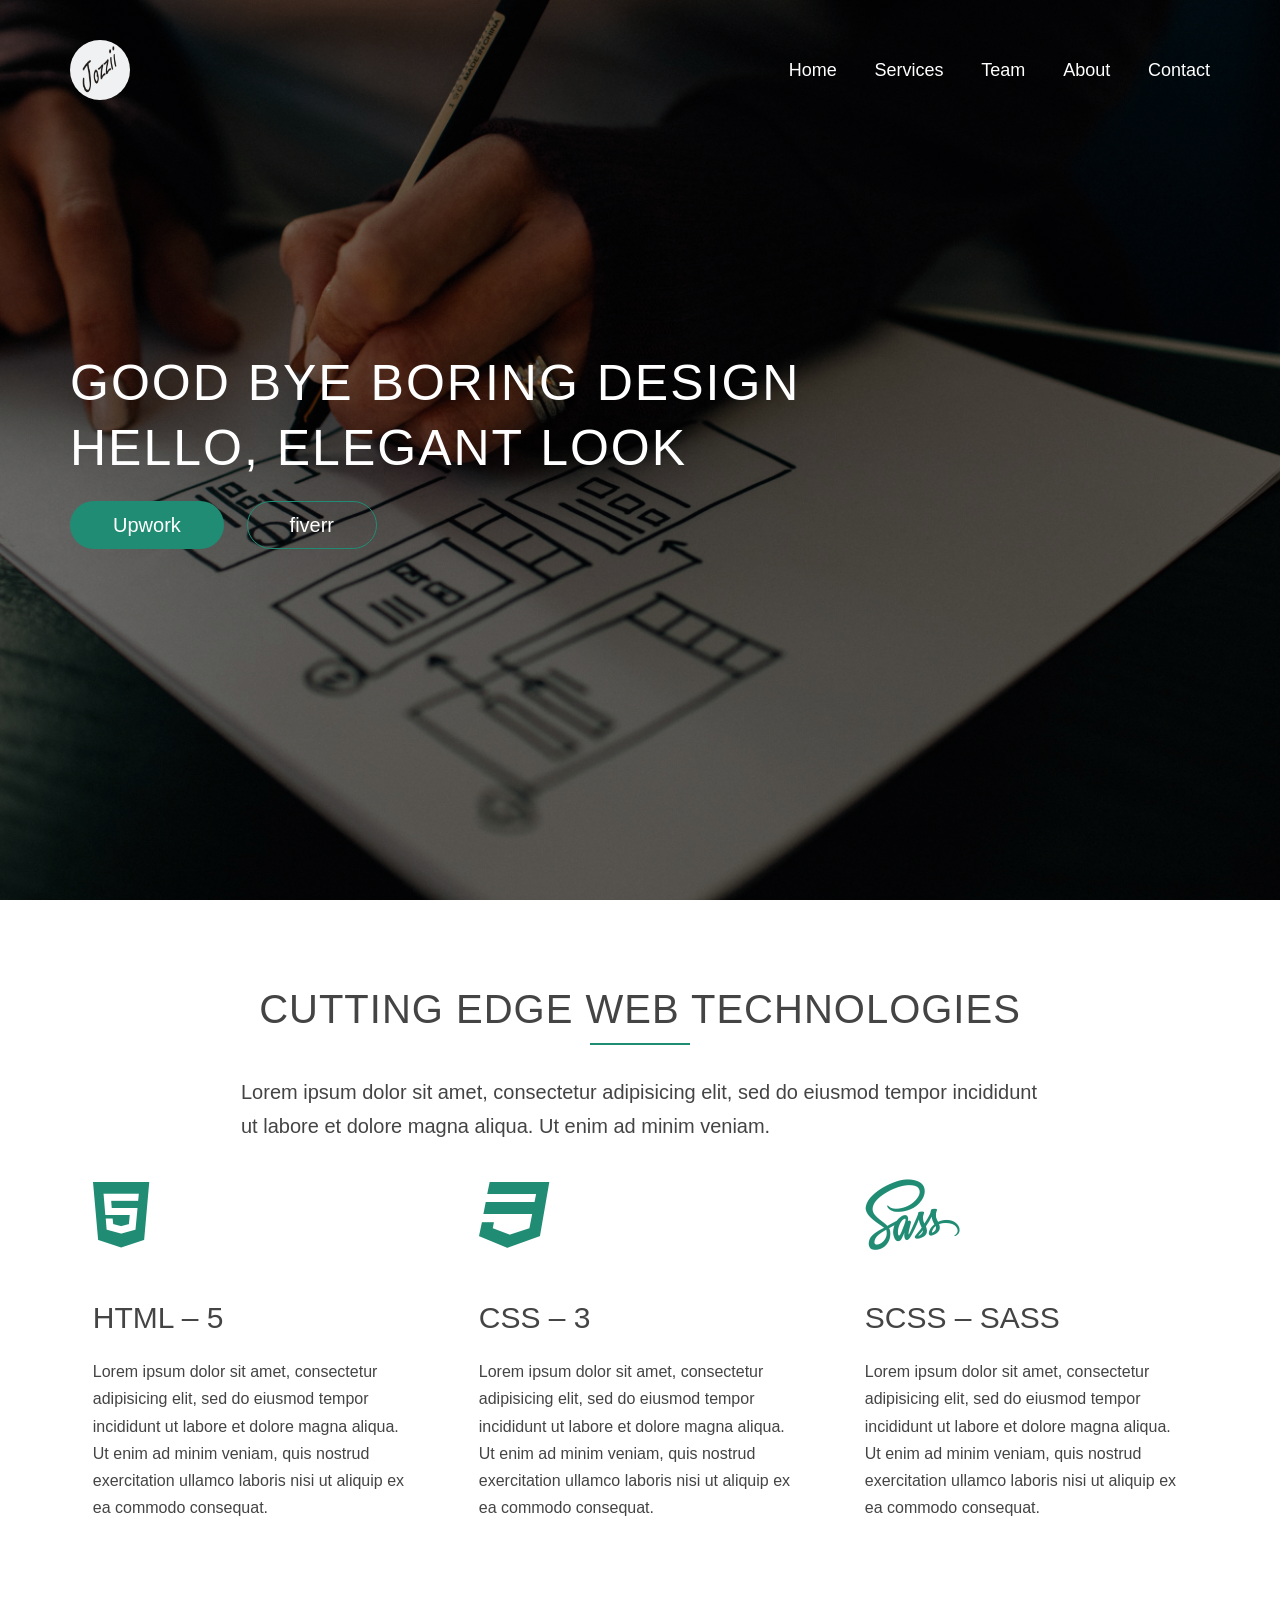
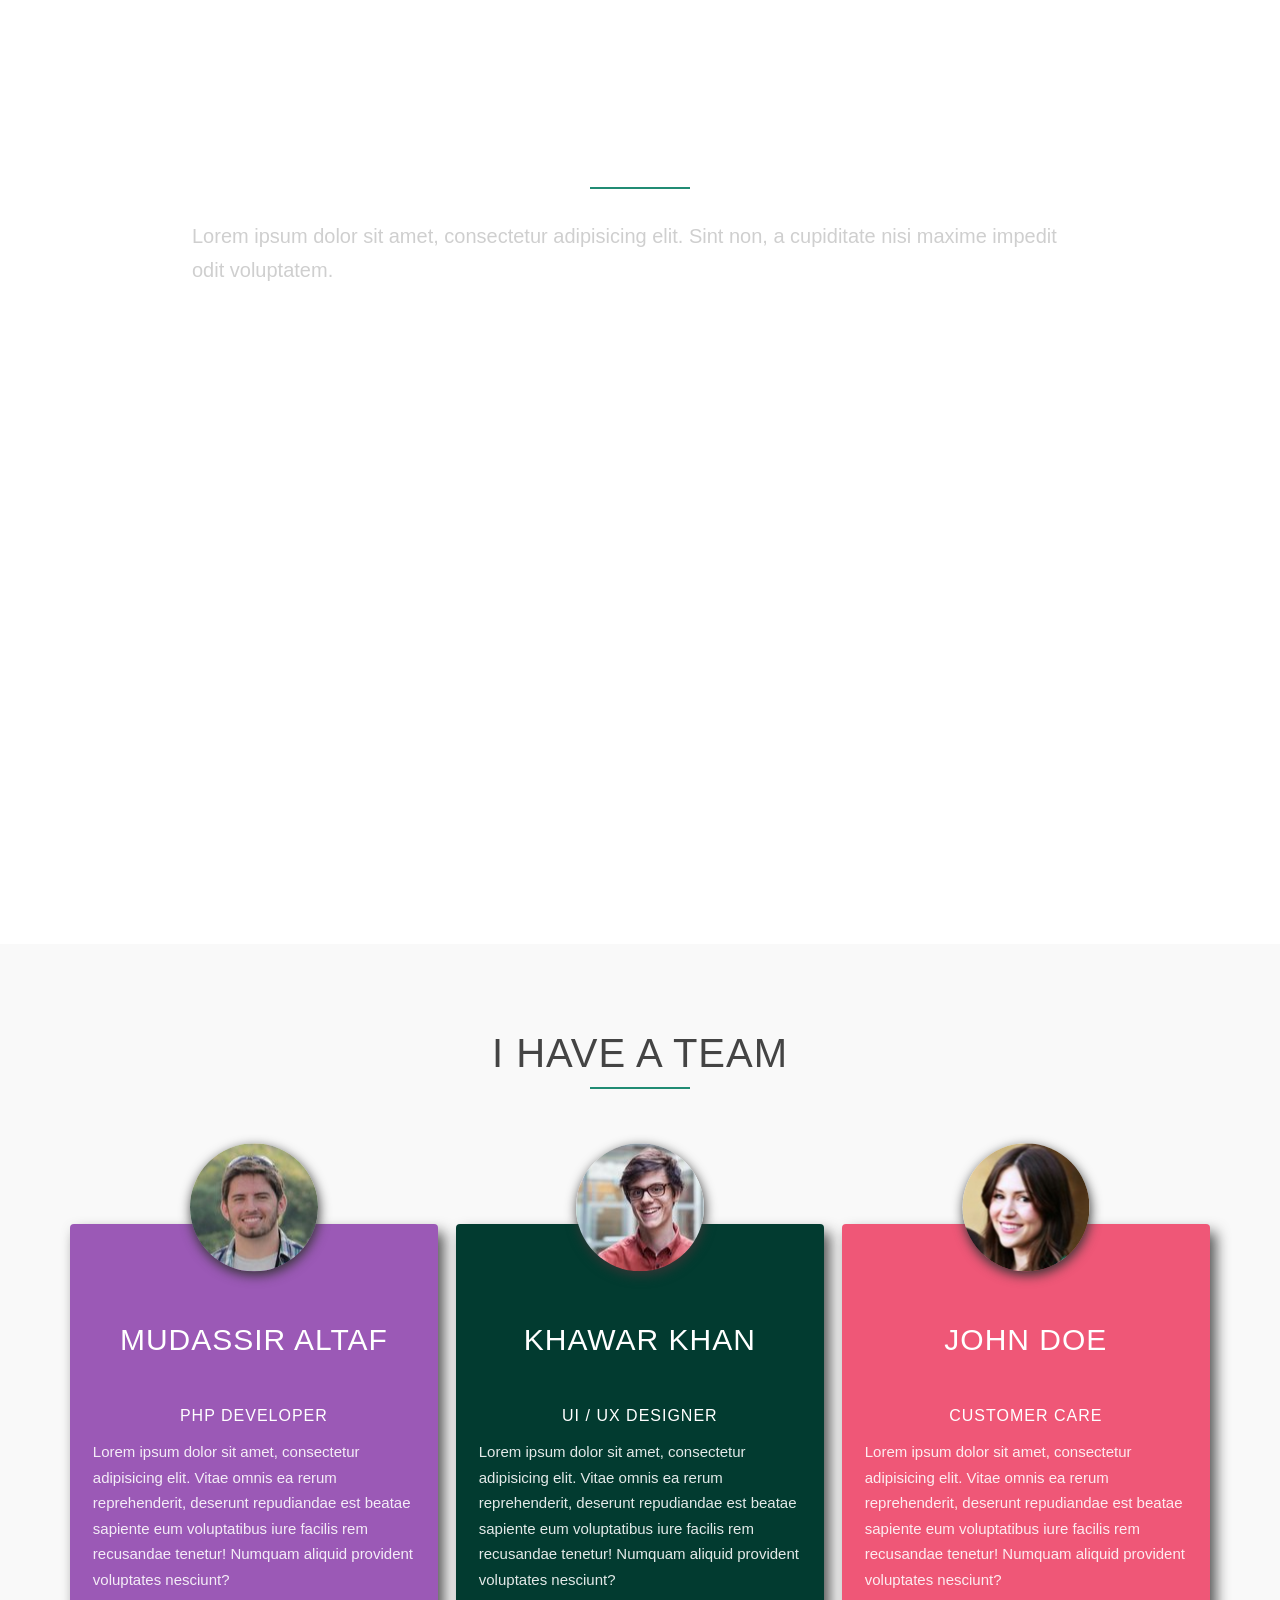
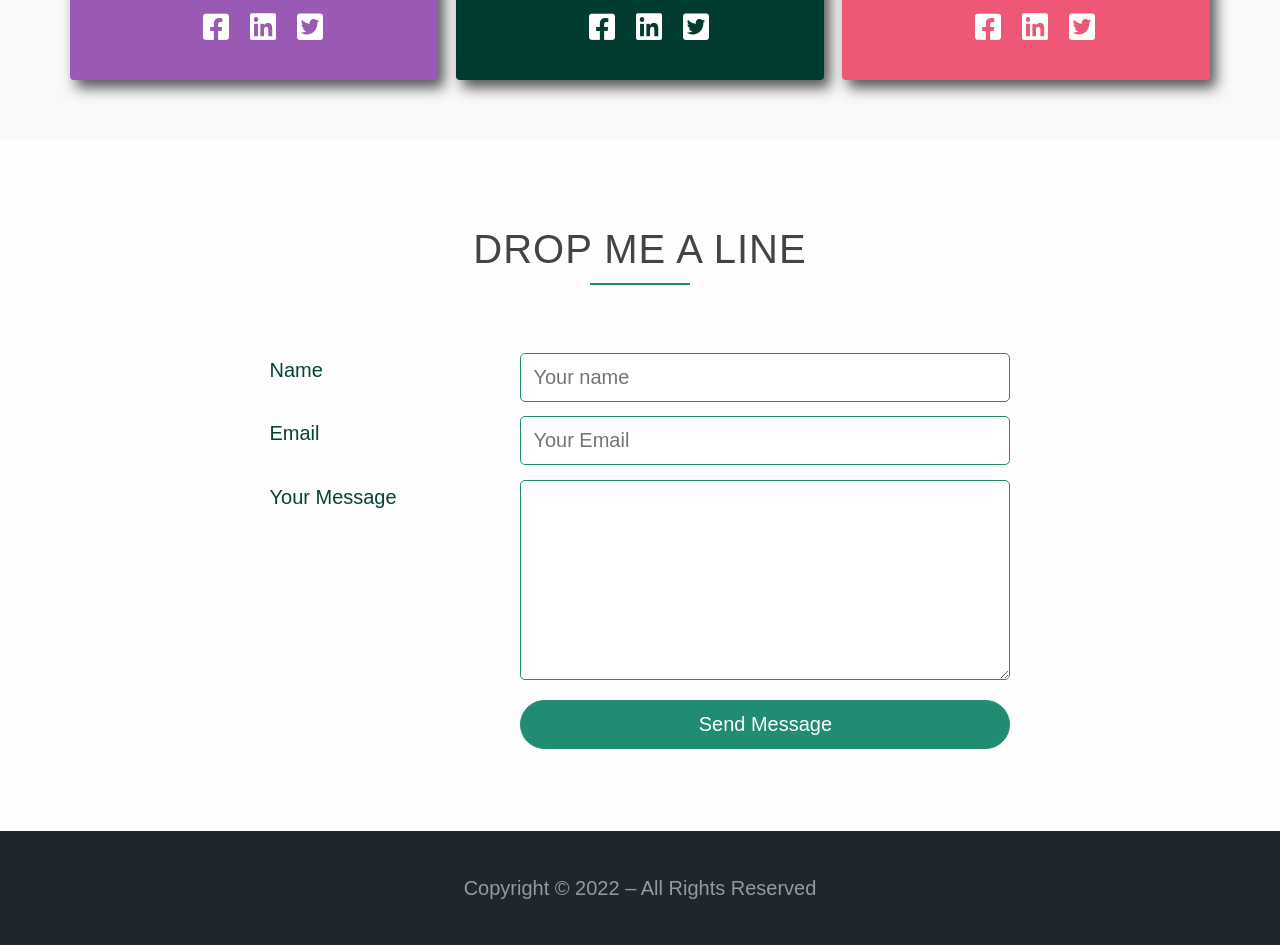
==== commit 98be675e: "Update index.html" ====
--- a/index.html
+++ b/index.html
@@ -1,16 +1,27 @@
 <!DOCTYPE html>
 <html lang="en">
 <head>
+	
+<!-- Google tag (gtag.js) -->
+	<script async src="https://www.googletagmanager.com/gtag/js?id=G-V9SBEFL5H4"></script>
+	<script>
+	  window.dataLayer = window.dataLayer || [];
+	  function gtag(){dataLayer.push(arguments);}
+	  gtag('js', new Date());
+
+	  gtag('config', 'G-V9SBEFL5H4');
+	</script>
+
 	<meta charset="utf-8">
 	<meta name="description" content="I am Jozzii. I am a freelancer, web designer and frontend devloper. My area of experties are HTML5, CSS3, SASS and SCSS">
 	<meta keywords="webdesign, webdesigner, freelancing, html5, css3, sass, scss, fiverr, upwork">
 	<meta name="author" content="Jozzii">
 	<meta http-equiv="X-UA-Compatible" content="IE=edge">
 	<meta name="viewport" content="width=device-width, initial-scale=1.0">
-		
-	<link rel="preconnect" href="https://fonts.googleapis.com">
-	<link rel="preconnect" href="https://fonts.gstatic.com" crossorigin>
-	<link href="https://fonts.googleapis.com/css2?family=Poppins:wght@300;400&display=swap" rel="stylesheet"> 
+
+<link rel="preconnect" href="https://fonts.googleapis.com">
+<link rel="preconnect" href="https://fonts.gstatic.com" crossorigin>
+<link href="https://fonts.googleapis.com/css2?family=Montserrat:wght@400;600&display=swap" rel="stylesheet"> 
 	
 
 	<link rel="stylesheet" href="https://pro.fontawesome.com/releases/v5.12.0/css/all.css">
@@ -149,7 +160,7 @@
 			</div> 
 			<div class="row">
 				<h2>drop me a line</h2>
-				<form action="#" method="post" name="contact-from" id="contact-form" class="contact-form" data-netlify="true">
+				<form action="#" method="POST" name="contact-from" id="contact-form" class="contact-form" data-netlify="true">
 					<div class="row">
 						<div class="col span-1-of-3">
 							<label>Name</label>
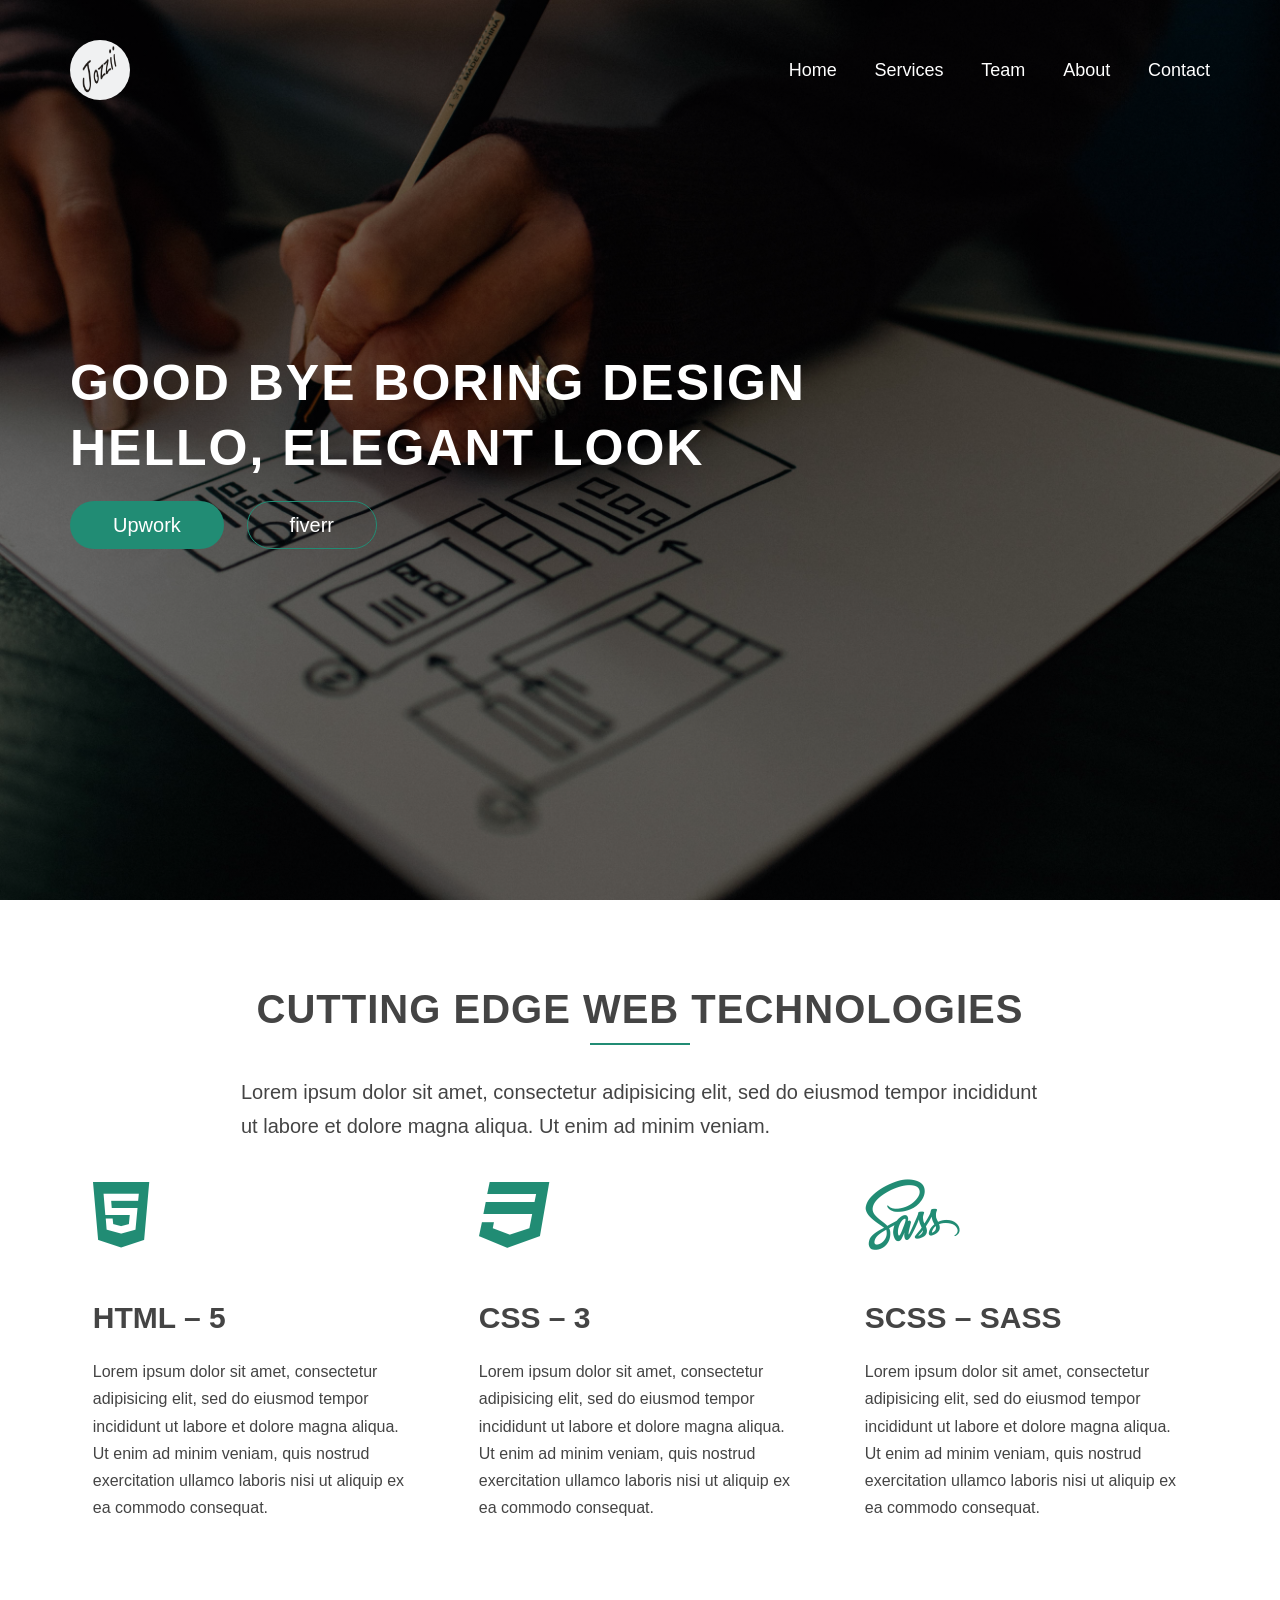
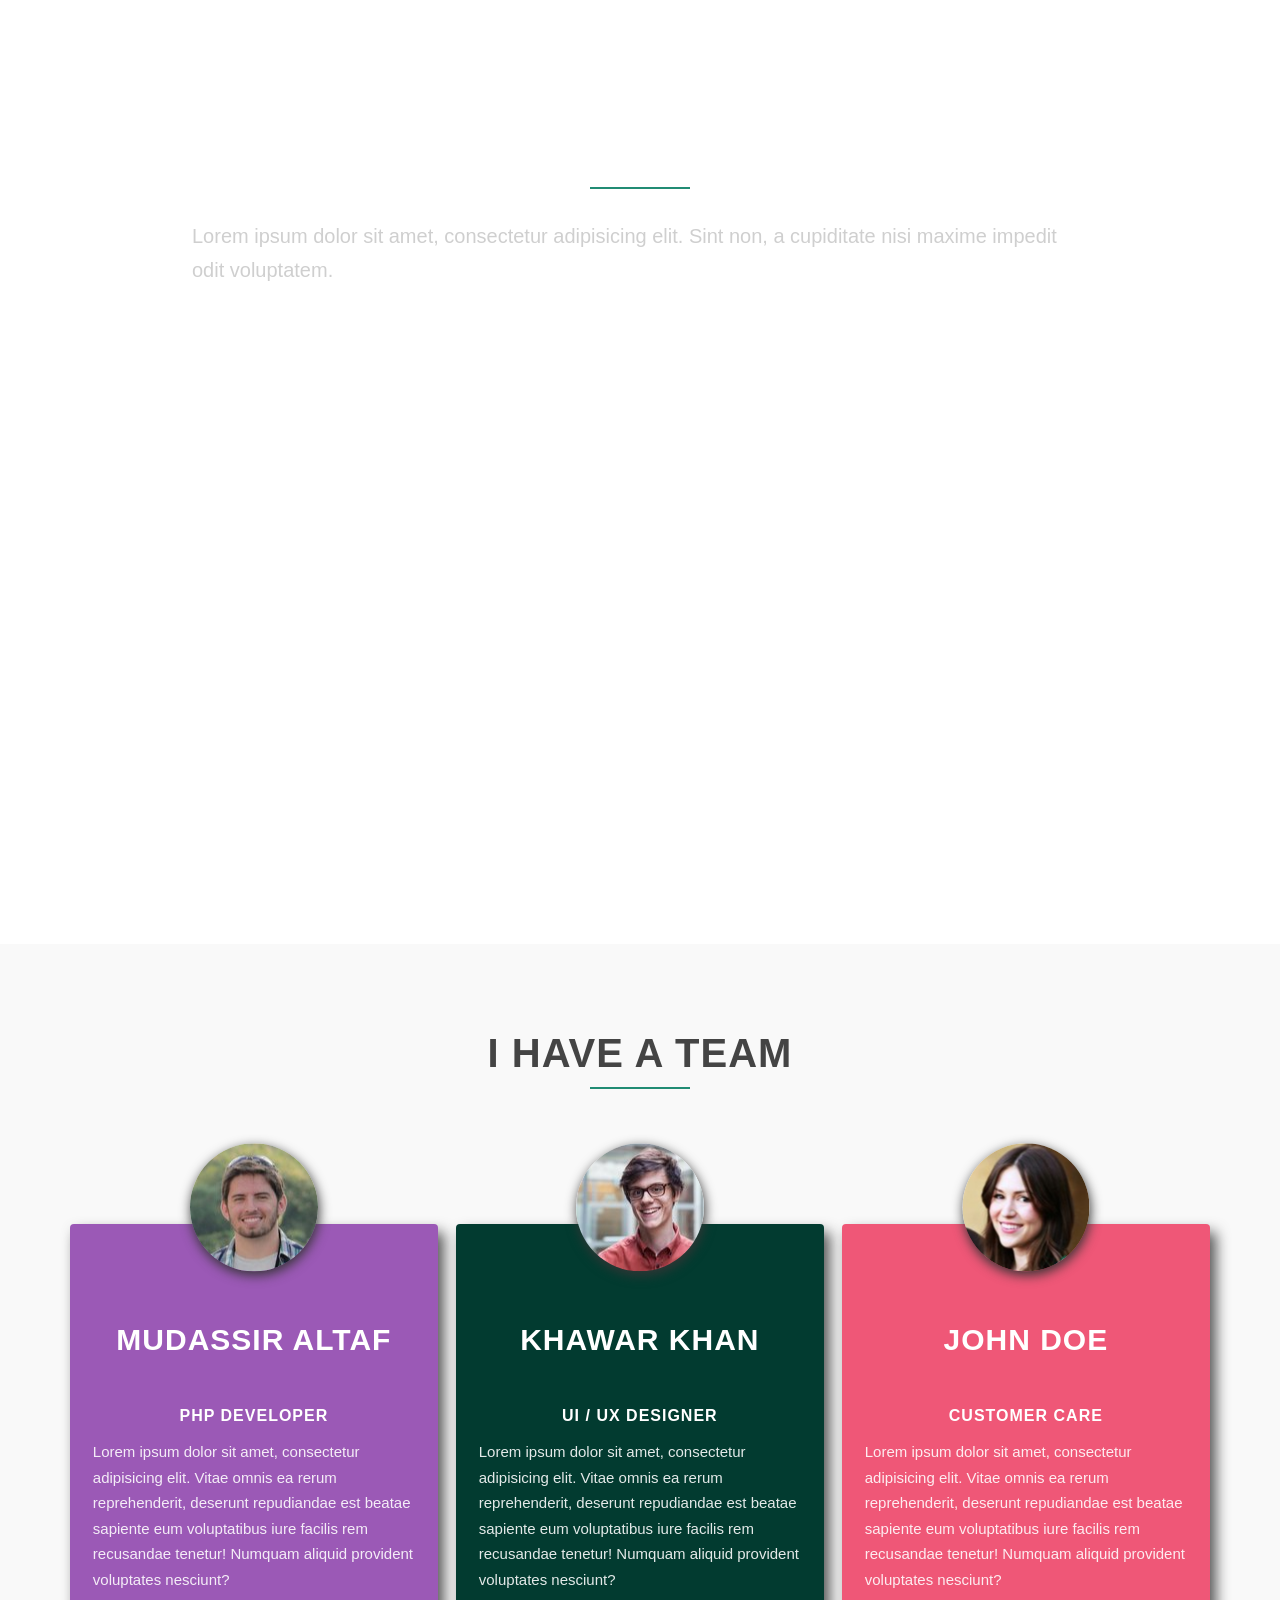
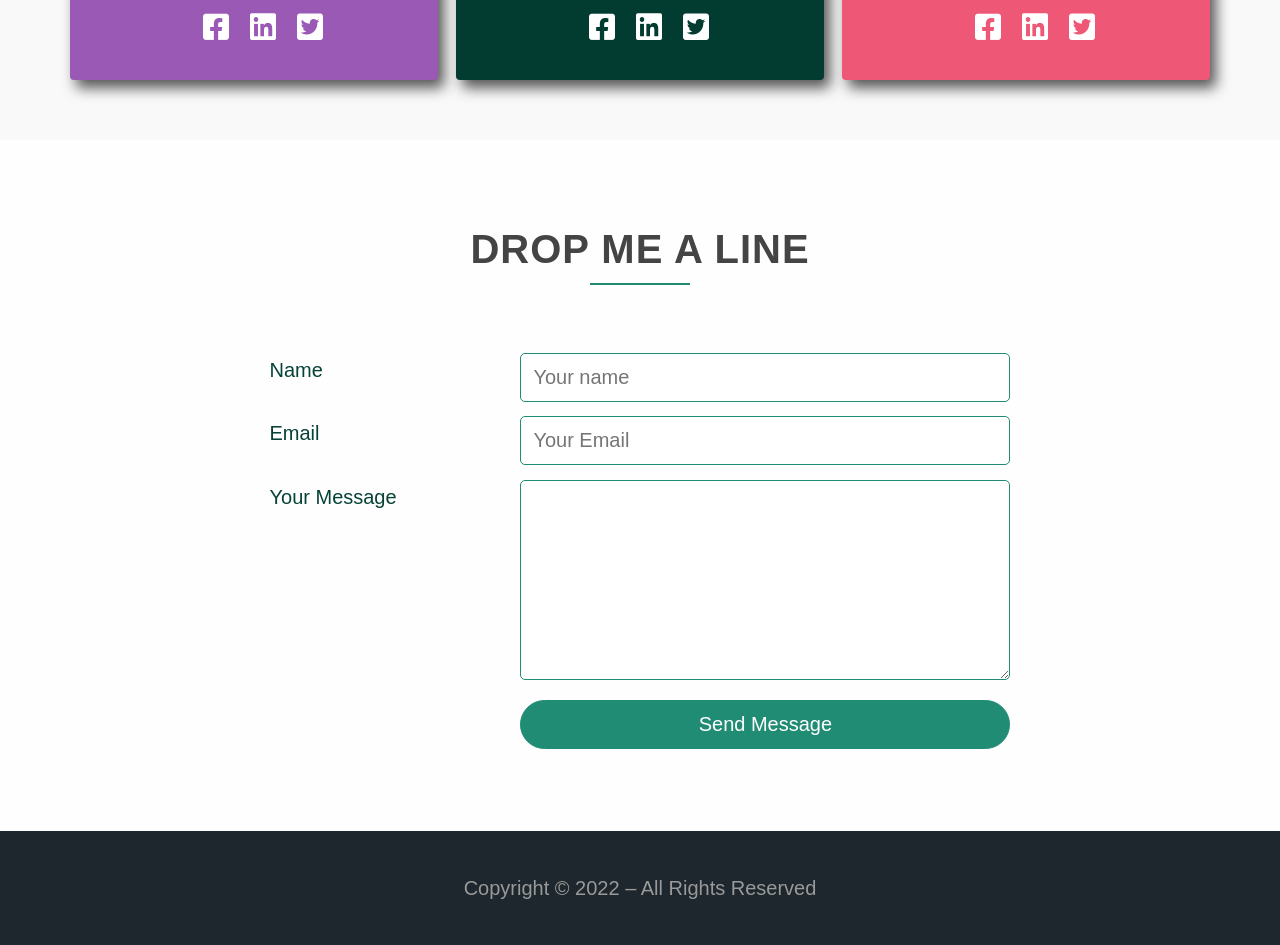
==== commit 2a431a6e: "Update index.html" ====
--- a/index.html
+++ b/index.html
@@ -21,8 +21,7 @@
 
 <link rel="preconnect" href="https://fonts.googleapis.com">
 <link rel="preconnect" href="https://fonts.gstatic.com" crossorigin>
-<link href="https://fonts.googleapis.com/css2?family=Montserrat:wght@400;600&display=swap" rel="stylesheet"> 
-	
+<link href="https://fonts.googleapis.com/css2?family=Raleway:wght@300;500&display=swap" rel="stylesheet">
 
 	<link rel="stylesheet" href="https://pro.fontawesome.com/releases/v5.12.0/css/all.css">
 	 <link rel="stylesheet" type="text/css" href="vendors/css/animate.css">
--- a/resources/css/style.min.css
+++ b/resources/css/style.min.css
@@ -1 +1 @@
-*,*::after,*::before{margin: 0;padding-top: 0;box-sizing: inherit}html{font-family: 'Poppins', sans-serif;font-weight: 300;text-rendering: optimizeLegibility;line-height: 1.7;color: #444;font-size: 62.5%;overflow-x: hidden}:root{--color-primary-main: #218c74}::-moz-selection{background-color: var(--color-primary-main);color: #eee}::selection{background-color: var(--color-primary-main);color: #eee}body{box-sizing: border-box}.row{max-width: 114rem;margin: 0 auto}section{padding: 7.5rem 0}h1,h2,h3,h4{font-weight: 400;text-transform: uppercase}h1{font-size: 5rem;font-weight: 400;margin-bottom: 2rem;letter-spacing: 2px;word-spacing: 1px;color: #fff;line-height: 1.3}h2{font-size: 4rem;text-align: center;letter-spacing: 2px;letter-spacing: 1px}h2:after{display: block;content: "";width: 10rem;height: 2px;background-color: var(--color-primary-main);margin: 0 auto}h3{font-size: 3rem;margin-bottom: 1.5rem;margin-top: 2.5rem}.btn:link,.btn:visited,input[type=submit]{display: inline-block;font-size: 2rem;padding: .6rem 4.2rem;text-decoration: none;border-radius: 5.5rem;color: #fff;transition: all .2s}.btn:hover,.btn:active,input[type=submit]:hover,input[type=submit]:active{background-color: #064236}.btn-full:link,.btn-full:visited,input[type=submit]{background-color: var(--color-primary-main);border: 1px solid transparent}.btn-full:hover,.btn-full:active{background-color: #064236;border: 1px solid #064236}.btn-ghost:link,.btn-ghost:visited{margin-left: 2rem;border: 1px solid var(--color-primary-main)}.btn-ghost:hover,.btn-ghost:active{color: #fff;border: 1px solid #064236}.fab{font-size: 7.5rem;color: var(--color-primary-main);margin-bottom: 1.5rem;transition: all .2s}.fab:hover{color: #384f66;cursor: pointer}header{background-image: linear-gradient(rgba(0, 0, 0, 0.5), rgba(0, 0, 0, 0.5)),url(hero.min.jpg);background-size: cover;background-position: center;height: 100vh;z-index: 0}.hero-text-box{position: absolute;width: 114rem;top: 50%;left: 50%;transform: translate(-50%, -50%)}.logo-black{height: 6rem;width: 6rem;border-radius: 5rem;float: left;margin-top: 4rem}.main-nav{float: right;list-style: none;margin-top: 5.5rem}.main-nav li{display: inline-block;margin-left: 3.5rem}.main-nav li a:link,.main-nav li a:visited{text-decoration: none;font-size: 1.8rem;padding: .8rem 0;color: #fff;border-bottom: 1px solid transparent;transition: all .2s}.main-nav li a:hover,.main-nav li a:active{border-bottom: 1px solid var(--color-primary-main);color: var(--color-primary-main)}.sticky{position: fixed;top: 0;left: 0;width: 100%;background-color: rgba(255, 255, 255, 0.98);box-shadow: 0 2px 2px #f0f0f0;z-index: 99}.sticky .main-nav{margin-top: 2rem}.sticky .main-nav li a:link,.sticky .main-nav li a:visited{color: inherit;padding: 1.5rem 0}.sticky .logo-black{height: 5rem;width: 5rem;margin: .7rem 0}.services,.services-test{padding: 2%;border-radius: 4px;margin-bottom: 2.5rem;z-index: 0;transition: all .2s}.services:hover{transform: translateY(-3px);box-shadow: 3px 3px 2.5rem #eee}.long-copy,.about-text{font-size: 2rem;width: 70%;margin-left: 15%;margin-top: 3rem}.service-box{font-size: 1.6rem}.section-about{background-image: linear-gradient(rgba(6, 66, 54, 0.9),rgba(6, 66, 54, 0.9)),url(about.min.jpg);background-size: cover;background-position: center;height: 100vh;padding-bottom: 0;background-attachment: fixed;z-index: 0}.section-about h2{color: #fff}.section-about .long-copy{color: #cfcfcf}.about-text{color: #fff}.section-team{background-color: #f9f9f9;padding-bottom: 0;z-index: 0}.section-team h2{margin-bottom: 8rem}.team-box{position: relative;padding: 2%;padding-top: 8rem;margin-top: 5.5rem;margin-bottom: 6rem;border-radius: 4px;background-color: #023b30;box-shadow: .6rem .8rem 1.4rem #555;transition: all .2s}.team-box:first-child{background-color: #9b59b6}.team-box:last-child{background-color: #ef5777}.team-box:hover{background-color: #064236}.team-member-photo{position: absolute;top: 0;left: 50%;transform: translate(-50%, -63%);border-radius: 50%;box-shadow: 1px 4px 12px #353535}.team-box h3,.sub-headding{margin: 1rem 0;text-align: center;letter-spacing: 1px;color: #fff}.sub-headding{font-size: 1.6rem}.team-text-box{font-size: 1.5rem;color: #fff;opacity: .89}.social-icons{margin: 0 auto;margin-top: 2rem;text-align: center}.social-icons .fab{color: #fff;font-size: 3rem;margin-left: 1.8rem;transition: all .2s}.social-icons .fab:hover{color: #bcbcbc}.section-contact{background-color: #fefefe;z-index: 0}.contact-form{width: 65%;margin: 0 auto;margin-top: 6rem}label{font-size: 2rem;color: #064236}input[type=text],input[type=email],input[type=submit],textarea{width: 100%;font-size: 2rem;padding: 1.2rem;border: 1px solid var(--color-primary-main);border-radius: .5rem}textarea{height: 20rem}input[type=submit]{border-radius: 5.5rem}footer{font-size: 2rem;text-align: center;padding: 4rem;margin: 0 auto;background-color: #1e272e;color: #999}.js--wp-2,.js--wp-3,.js--wp-4{opacity:0}.js--wp-2.animated,.js--wp-3.animated,.js--wp-4.animated{opacity:1}+*,*::after,*::before{margin: 0;padding-top: 0;box-sizing: inherit}html{font-family: 'Montserrat', sans-serif;font-weight: 400;text-rendering: optimizeLegibility;line-height: 1.7;color: #444;font-size: 62.5%;overflow-x: hidden}:root{--color-primary-main: #218c74}::-moz-selection{background-color: var(--color-primary-main);color: #eee}::selection{background-color: var(--color-primary-main);color: #eee}body{box-sizing: border-box}.row{max-width: 114rem;margin: 0 auto}section{padding: 7.5rem 0}h1,h2,h3,h4{font-weight: 600;text-transform: uppercase}h1{font-size: 5rem;margin-bottom: 2rem;letter-spacing: 2px;word-spacing: 1px;color: #fff;line-height: 1.3}h2{font-size: 4rem;text-align: center;letter-spacing: 2px;letter-spacing: 1px}h2:after{display: block;content: "";width: 10rem;height: 2px;background-color: var(--color-primary-main);margin: 0 auto}h3{font-size: 3rem;margin-bottom: 1.5rem;margin-top: 2.5rem}.btn:link,.btn:visited,input[type=submit]{display: inline-block;font-size: 2rem;padding: .6rem 4.2rem;text-decoration: none;border-radius: 5.5rem;color: #fff;transition: all .2s}.btn:hover,.btn:active,input[type=submit]:hover,input[type=submit]:active{background-color: #064236}.btn-full:link,.btn-full:visited,input[type=submit]{background-color: var(--color-primary-main);border: 1px solid transparent}.btn-full:hover,.btn-full:active{background-color: #064236;border: 1px solid #064236}.btn-ghost:link,.btn-ghost:visited{margin-left: 2rem;border: 1px solid var(--color-primary-main)}.btn-ghost:hover,.btn-ghost:active{color: #fff;border: 1px solid #064236}.fab{font-size: 7.5rem;color: var(--color-primary-main);margin-bottom: 1.5rem;transition: all .2s}.fab:hover{color: #384f66;cursor: pointer}header{background-image: linear-gradient(rgba(0, 0, 0, 0.5), rgba(0, 0, 0, 0.5)),url(hero.min.jpg);background-size: cover;background-position: center;height: 100vh;z-index: 0}.hero-text-box{position: absolute;width: 114rem;top: 50%;left: 50%;transform: translate(-50%, -50%)}.logo-black{height: 6rem;width: 6rem;border-radius: 5rem;float: left;margin-top: 4rem}.main-nav{float: right;list-style: none;margin-top: 5.5rem}.main-nav li{display: inline-block;margin-left: 3.5rem}.main-nav li a:link,.main-nav li a:visited{text-decoration: none;font-size: 1.8rem;padding: .8rem 0;color: #fff;border-bottom: 1px solid transparent;transition: all .2s}.main-nav li a:hover,.main-nav li a:active{border-bottom: 1px solid var(--color-primary-main);color: var(--color-primary-main)}.sticky{position: fixed;top: 0;left: 0;width: 100%;background-color: rgba(255, 255, 255, 0.98);box-shadow: 0 2px 2px #f0f0f0;z-index: 99}.sticky .main-nav{margin-top: 2rem}.sticky .main-nav li a:link,.sticky .main-nav li a:visited{color: inherit;padding: 1.5rem 0}.sticky .logo-black{height: 5rem;width: 5rem;margin: .7rem 0}.services,.services-test{padding: 2%;border-radius: 4px;margin-bottom: 2.5rem;z-index: 0;transition: all .2s}.services:hover{transform: translateY(-3px);box-shadow: 3px 3px 2.5rem #eee}.long-copy,.about-text{font-size: 2rem;width: 70%;margin-left: 15%;margin-top: 3rem}.service-box{font-size: 1.6rem}.section-about{background-image: linear-gradient(rgba(6, 66, 54, 0.9),rgba(6, 66, 54, 0.9)),url(about.min.jpg);background-size: cover;background-position: center;height: 100vh;padding-bottom: 0;background-attachment: fixed;z-index: 0}.section-about h2{color: #fff}.section-about .long-copy{color: #cfcfcf}.about-text{color: #fff}.section-team{background-color: #f9f9f9;padding-bottom: 0;z-index: 0}.section-team h2{margin-bottom: 8rem}.team-box{position: relative;padding: 2%;padding-top: 8rem;margin-top: 5.5rem;margin-bottom: 6rem;border-radius: 4px;background-color: #023b30;box-shadow: .6rem .8rem 1.4rem #555;transition: all .2s}.team-box:first-child{background-color: #9b59b6}.team-box:last-child{background-color: #ef5777}.team-box:hover{background-color: #064236}.team-member-photo{position: absolute;top: 0;left: 50%;transform: translate(-50%, -63%);border-radius: 50%;box-shadow: 1px 4px 12px #353535}.team-box h3,.sub-headding{margin: 1rem 0;text-align: center;letter-spacing: 1px;color: #fff}.sub-headding{font-size: 1.6rem}.team-text-box{font-size: 1.5rem;color: #fff;opacity: .89}.social-icons{margin: 0 auto;margin-top: 2rem;text-align: center}.social-icons .fab{color: #fff;font-size: 3rem;margin-left: 1.8rem;transition: all .2s}.social-icons .fab:hover{color: #bcbcbc}.section-contact{background-color: #fefefe;z-index: 0}.contact-form{width: 65%;margin: 0 auto;margin-top: 6rem}label{font-size: 2rem;color: #064236}input[type=text],input[type=email],input[type=submit],textarea{width: 100%;font-size: 2rem;padding: 1.2rem;border: 1px solid var(--color-primary-main);border-radius: .5rem}textarea{height: 20rem}input[type=submit]{border-radius: 5.5rem}footer{font-size: 2rem;text-align: center;padding: 4rem;margin: 0 auto;background-color: #1e272e;color: #999}.js--wp-2,.js--wp-3,.js--wp-4{opacity:0}.js--wp-2.animated,.js--wp-3.animated,.js--wp-4.animated{opacity:1}
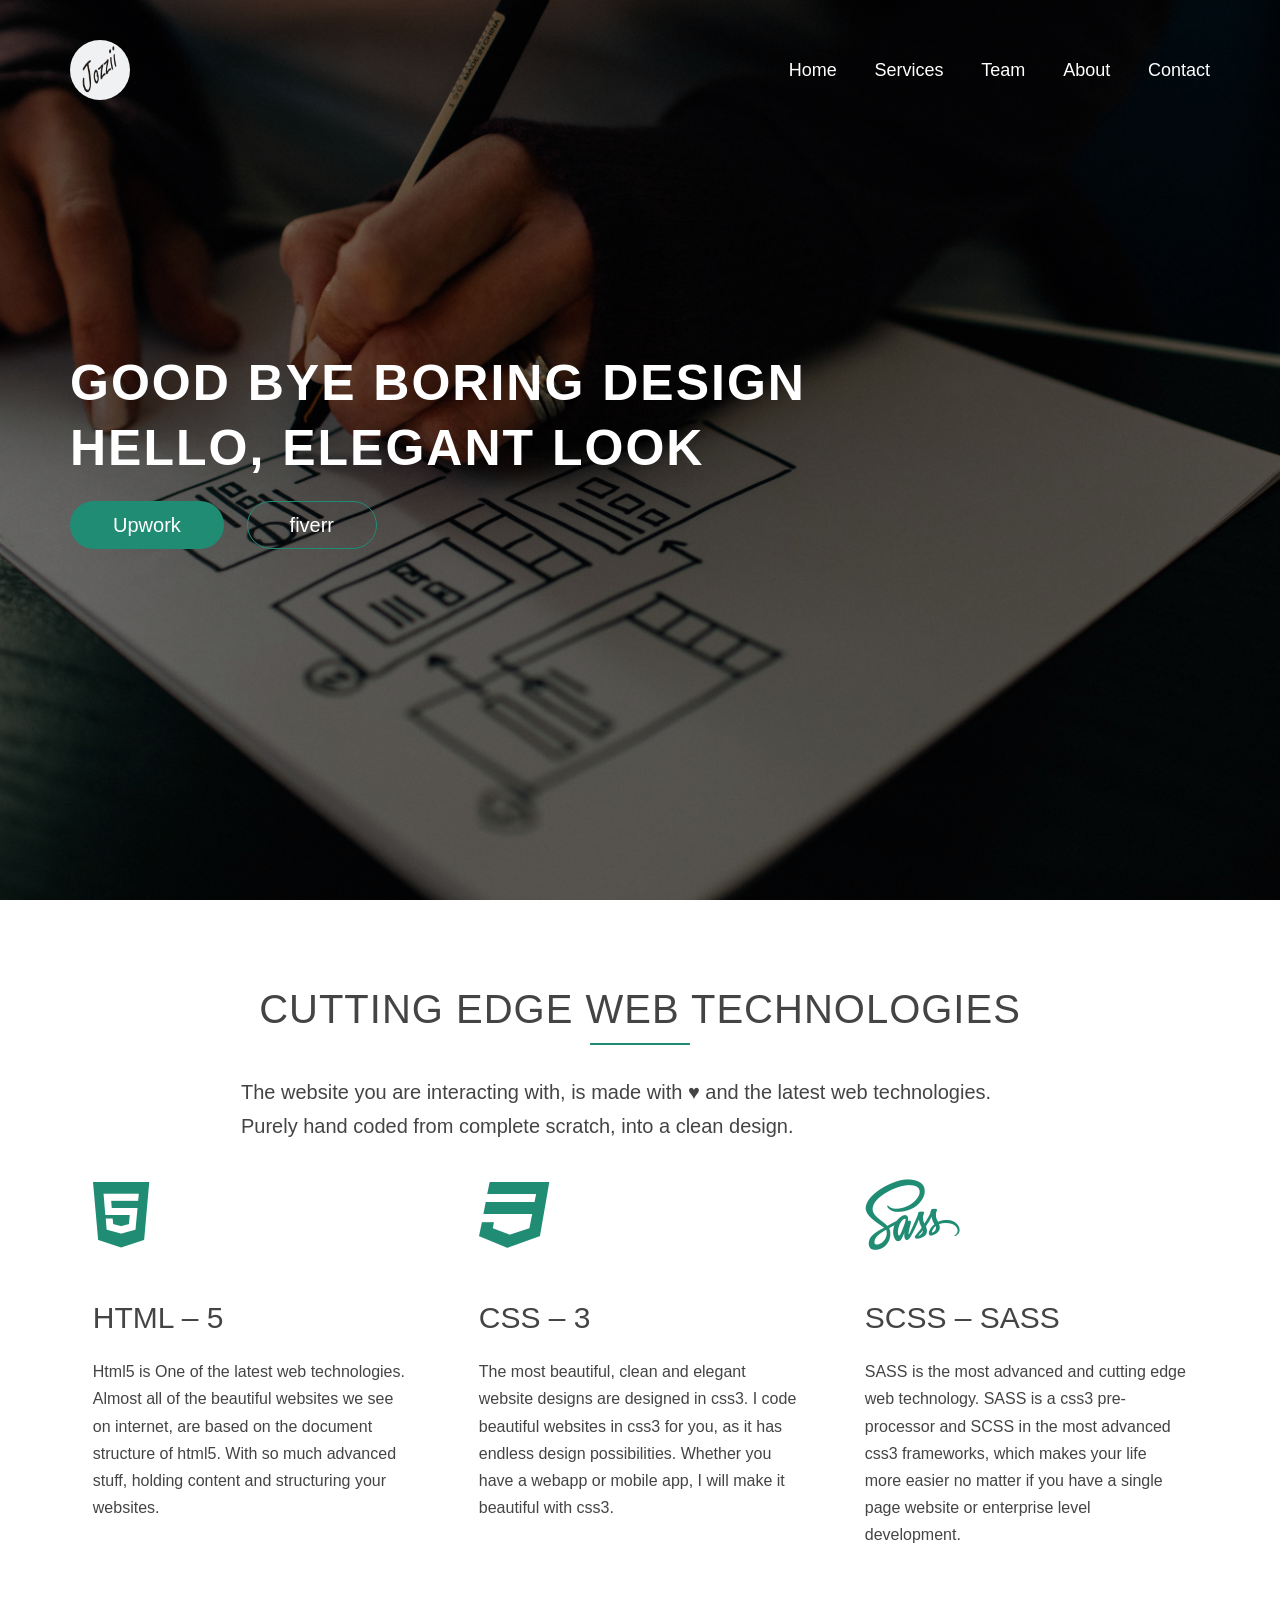
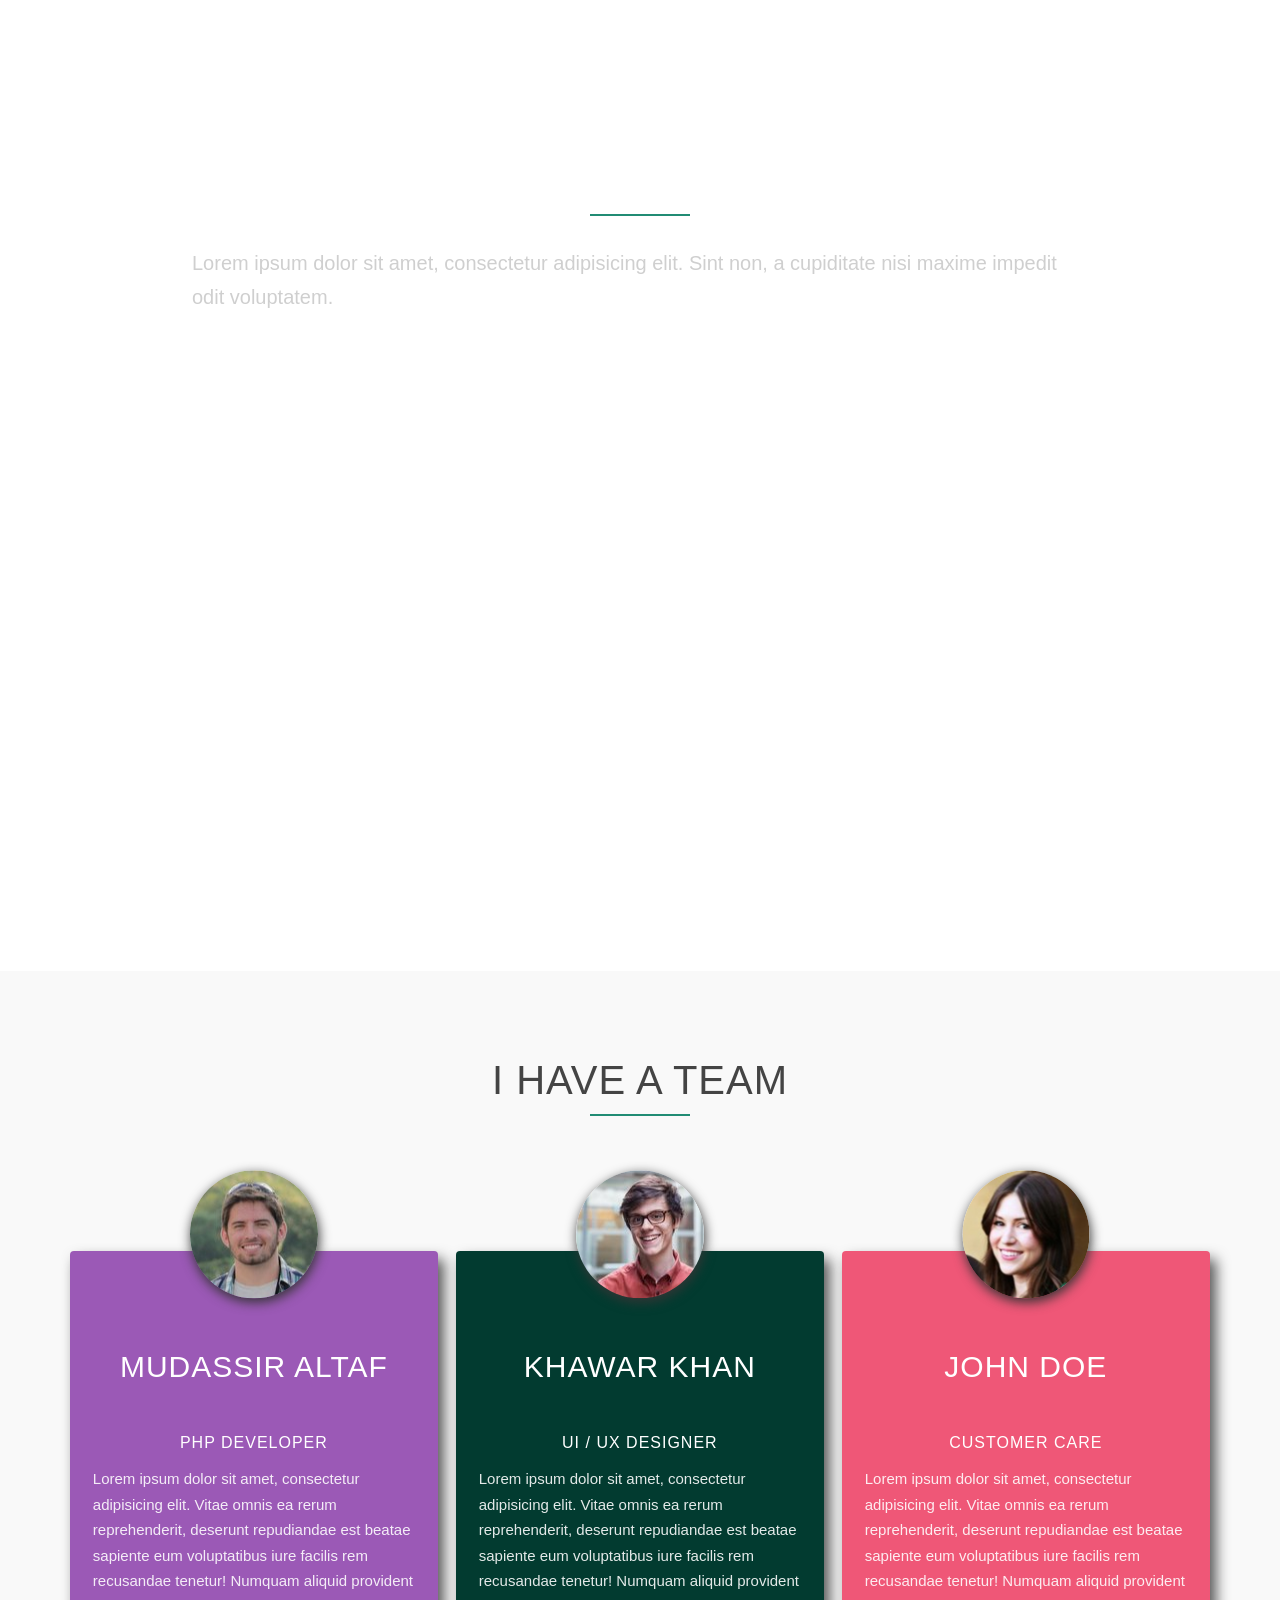
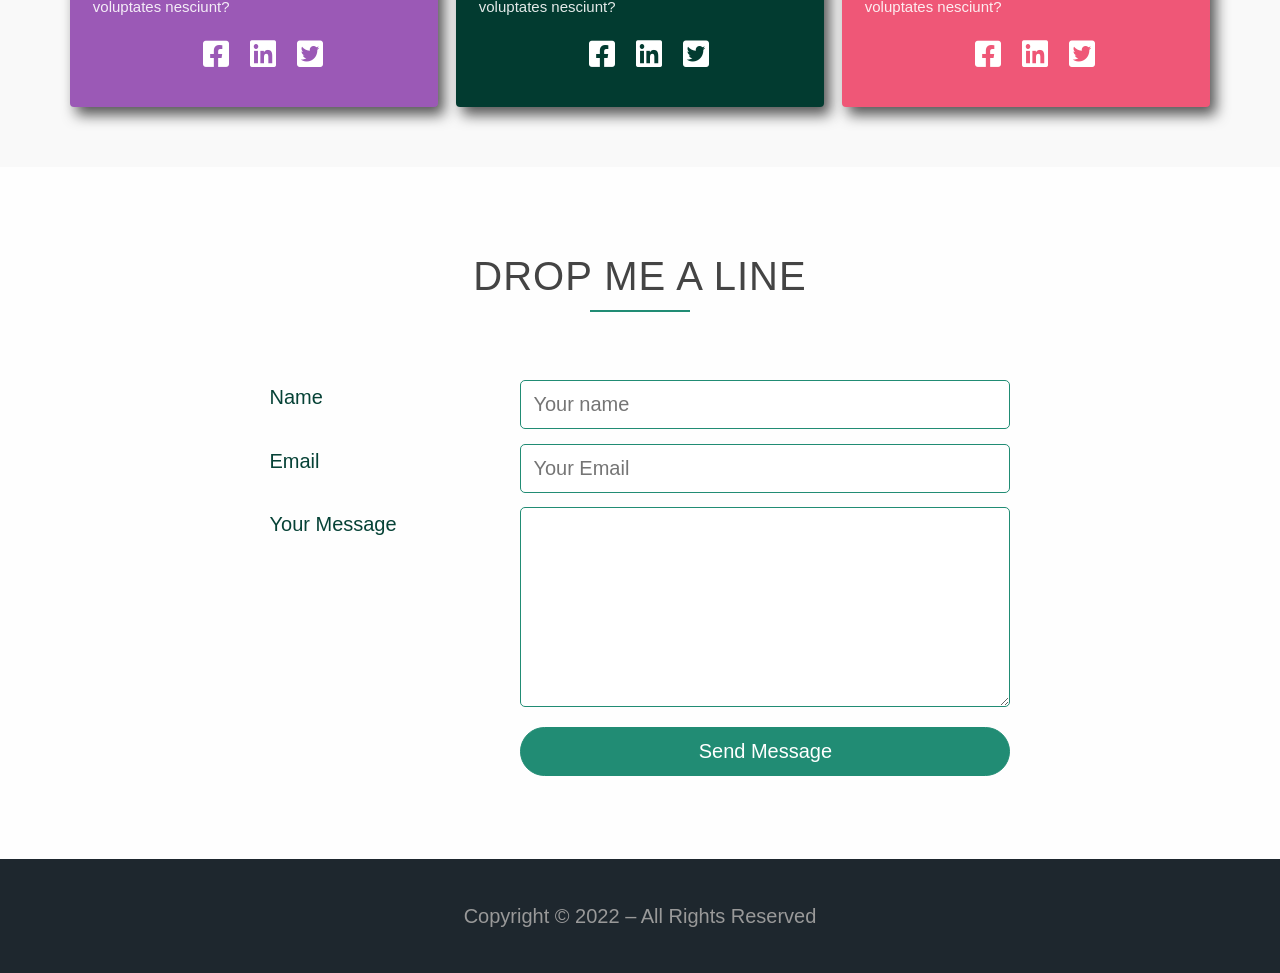
==== commit 03833c76: "Add files via upload" ====
--- a/index.html
+++ b/index.html
@@ -1,8 +1,7 @@
 <!DOCTYPE html>
 <html lang="en">
 <head>
-	
-<!-- Google tag (gtag.js) -->
+	<!-- Google tag (gtag.js) -->
 	<script async src="https://www.googletagmanager.com/gtag/js?id=G-V9SBEFL5H4"></script>
 	<script>
 	  window.dataLayer = window.dataLayer || [];
@@ -11,28 +10,28 @@
 
 	  gtag('config', 'G-V9SBEFL5H4');
 	</script>
-
+	
 	<meta charset="utf-8">
-	<meta name="description" content="I am Jozzii. I am a freelancer, web designer and frontend devloper. My area of experties are HTML5, CSS3, SASS and SCSS">
+	<meta name="description" content="I am Jozzii. I am a freelancer, Web Designer and Frontend Devloper. My area of experties are HTML5, CSS3, SASS and SCSS.">
 	<meta keywords="webdesign, webdesigner, freelancing, html5, css3, sass, scss, fiverr, upwork">
 	<meta name="author" content="Jozzii">
 	<meta http-equiv="X-UA-Compatible" content="IE=edge">
 	<meta name="viewport" content="width=device-width, initial-scale=1.0">
-
-<link rel="preconnect" href="https://fonts.googleapis.com">
-<link rel="preconnect" href="https://fonts.gstatic.com" crossorigin>
-<link href="https://fonts.googleapis.com/css2?family=Raleway:wght@300;500&display=swap" rel="stylesheet">
-
+		
+	<link rel="preconnect" href="https://fonts.googleapis.com">
+	<link rel="preconnect" href="https://fonts.gstatic.com" crossorigin>
+	<link href="https://fonts.googleapis.com/css2?family=Poppins:wght@300;400&display=swap" rel="stylesheet">
 	<link rel="stylesheet" href="https://pro.fontawesome.com/releases/v5.12.0/css/all.css">
 	 <link rel="stylesheet" type="text/css" href="vendors/css/animate.css">
 	<link rel="stylesheet" type="text/css" href="vendors/css/grid.css">
 	<link rel="stylesheet" type="text/css" href="resources/css/style.min.css">
-	<!-- <link rel="stylesheet" type="text/css" href="resources/css/style.css">
-	<link rel="stylesheet" type="text/css" href="resources/css/queries.css"> -->
+	 <!-- <link rel="stylesheet" type="text/css" href="resources/css/style.css"> -->
+	<!-- <link rel="stylesheet" type="text/css" href="resources/css/queries.css"> -->
 	<link rel="stylesheet" type="text/css" href="resources/css/queries.min.css">
-	<title>Jozzi's Portfolio</title>
+	<title>Jozzi &ndash; Web design and Web Development</title>
 </head>
 <body>
+
 	<header id="scroll-home">
 				<nav>
 					<div class="row">
@@ -56,10 +55,10 @@
 	</header>
 
 	<main>
-		<section id="scroll-services" class="js--section-services">
+		<section id="scroll-services" class="section-services js--section-services">
 			<h2>cutting edge web technologies</h2>
 			<div class="row js--wp-2">
-				<p class="long-copy">Lorem ipsum dolor sit amet, consectetur adipisicing elit, sed do eiusmod tempor incididunt ut labore et dolore magna aliqua. Ut enim ad minim veniam.</p>
+				<p class="long-copy">The website you are interacting with, is made with &hearts; and the latest web technologies. Purely hand coded from complete scratch, into a clean design.</p>
 			</div>
 	
 			<div class="row js--wp-2">
@@ -67,38 +66,76 @@
 				<div class="col span-1-of-3 services">
 					<i class="fab fa-html5"></i>
 					<h3>HTML &ndash; 5</h3>
-					<p class="service-box">Lorem ipsum dolor sit amet, consectetur adipisicing elit, sed do eiusmod
-					tempor incididunt ut labore et dolore magna aliqua. Ut enim ad minim veniam,
-					quis nostrud exercitation ullamco laboris nisi ut aliquip ex ea commodo
-					consequat.</p>
+					<p class="service-box">Html5 is One of the latest web technologies. Almost all of the beautiful websites we see on internet, are based on the document structure of html5. With so much advanced stuff, holding content and structuring your websites.</p>
 				</div>
 	
 				<div class="col span-1-of-3 services">
 					<i class="fab fa-css3"></i>
 					<h3>CSS &ndash; 3</h3>
-					<p class="service-box">Lorem ipsum dolor sit amet, consectetur adipisicing elit, sed do eiusmod
-					tempor incididunt ut labore et dolore magna aliqua. Ut enim ad minim veniam,
-					quis nostrud exercitation ullamco laboris nisi ut aliquip ex ea commodo
-					consequat.</p>
+					<p class="service-box">The most beautiful, clean and elegant website designs are designed in css3. I code beautiful websites in css3 for you, as it has endless design possibilities. Whether you have a webapp or mobile app, I will make it beautiful with css3.</p>
 				</div>
 	
 				<div class="col span-1-of-3 services">
 					<i class="fab fa-sass"></i>
 					<h3>SCSS &ndash; SASS </h3>
-					<p class="service-box">Lorem ipsum dolor sit amet, consectetur adipisicing elit, sed do eiusmod
-					tempor incididunt ut labore et dolore magna aliqua. Ut enim ad minim veniam,
-					quis nostrud exercitation ullamco laboris nisi ut aliquip ex ea commodo
-					consequat.</p>
-				</div>
-			</div>
-		</section>
-	
-		<section class="section-about" id="scroll-about">
-			<h2> hi, i am jozzii</h2>
+					<p class="service-box">SASS is the most advanced and cutting edge web technology. SASS is a css3 pre-processor and SCSS in the most advanced css3 frameworks, which makes your life more easier no matter if you have a single page website or enterprise level development.</p>
+				</div>
+
+			</div>
+			
+		</section>
+
+	<!--	<section class="section-portfolio">
+			<h2>some of my recent projects</h2>
+			<div class="row js--wp-2">
+				<p class="long-copy">The website you are interacting with, is made with &hearts; and the latest web technologies. Purely hand coded from complete scratch, into a clean design.</p>
+			</div>
+	
+			<div class="row js--wp-2">
+				
+				<div class="col span-1-of-4 services">
+					<i class="fab fa-html5"></i>
+					<h3>HTML &ndash; 5</h3>
+					<p class="service-box">Html5 is One of the latest web technologies. Almost all of the beautiful websites we see on internet, are based on the document structure of html5. With so much advanced stuff, holding content and structuring your websites.</p>
+				</div>
+	
+				<div class="col span-1-of-4 services">
+					<i class="fab fa-css3"></i>
+					<h3>CSS &ndash; 3</h3>
+					<p class="service-box">The most beautiful, clean and elegant website designs are designed in css3. I code beautiful websites in css3 for you, as it has endless design possibilities. Whether you have a webapp or mobile app, I will make it beautiful with css3.</p>
+				</div>
+	
+				<div class="col span-1-of-4 services">
+					<i class="fab fa-sass"></i>
+					<h3>SCSS &ndash; SASS </h3>
+					<p class="service-box">SASS is the most advanced and cutting edge web technology. SASS is a css3 pre-processor and SCSS in the most advanced css3 frameworks, which makes your life more easier no matter if you have a single page website or enterprise level development.</p>
+				</div>
+
+				<div class="col span-1-of-4 services">
+					<i class="fab fa-sass"></i>
+					<h3>SCSS &ndash; SASS </h3>
+					<p class="service-box">SASS is the most advanced and cutting edge web technology. SASS is a css3 pre-processor and SCSS in the most advanced css3 frameworks, which makes your life more easier no matter if you have a single page website or enterprise level development.</p>
+				</div>
+
+			</div>
+
+			<div class="row">
+				<blockquote>
+					Design is not how it looks like and feels like, Design is how it works.
+					<cite>&mdash; Steve Jobs</cite>
+				</blockquote>
+				
+			</div>
+			
+		</section>
+		-->
+	
+		<section id="scroll-about" class="section-about">
+			<h2> The guy behind your web design</h2>
 			<p class="long-copy">
 				Lorem ipsum dolor sit amet, consectetur adipisicing elit. Sint non, a cupiditate nisi maxime impedit odit voluptatem.
 			</p>
-				<p class="about-text js--wp-4">Lorem ipsum dolor sit amet, consectetur adipisicing elit, sed do eiusmod tempor incididunt ut labore et dolore magna aliqua. Ut enim ad minim veniam, quis nostrud exercitation ullamco laboris nisi ut aliquip ex ea commodo consequat. Duis aute irure dolor in reprehen 1derit in voluptate velit esse cillum dolore eu fugiat nulla pariatur. Excepteur sint occaecat cupidatat non proident, sunt in culpa qui officia deserunt mollit anim id est laborum.</p>
+				<p class="about-text js--wp-4">I am JOZZII. I am graduate in computer scence from Virtual University of Pakistan. I am a passionate freelancer, Web Designer and Developer. I have 4 years hand on experience in Web Design, Front-end development, PSD to HTML5 conversion and much more. In my field i provide services in html5, CSS3, SASS, SCSS, Flexbox Designing and CSS Grid system. <br> Apart from web designing and free lancing, I am an amature boxer with experience of many amature boxing fight. I provide web designn services to generate income for my boxing trainings. So, you can say I am a web designer by profession and a Boxer by passion. </p>
 		</section>
 	
 		<section class="section-team" id="scroll-team">
@@ -109,7 +146,8 @@
 			<div class="row js--wp-3">
 				<div class="col span-1-of-3 team-box">
 					<img src="resources/img/22.jpg" alt="team member 1" class="team-member-photo">
-					<h3>Mudassir Altaf</h3> <br> <h4 class="sub-headding">PHP Developer</h4>
+					<h3>Mudassir Altaf</h3> <br> 
+					<h4 class="sub-headding">PHP Developer</h4>
 					<p class="team-text-box">
 						Lorem ipsum dolor sit amet, consectetur adipisicing elit. Vitae omnis ea rerum reprehenderit, deserunt repudiandae est beatae sapiente eum voluptatibus iure facilis rem recusandae tenetur! Numquam aliquid provident voluptates nesciunt?
 					</p>
@@ -122,20 +160,22 @@
 				</div>
 				<div class="col span-1-of-3 team-box">
 					<img src="resources/img/51.jpg" alt="team member 2" class="team-member-photo">
-					<h3>Khawar Khan</h3> <br> <h4 class="sub-headding">UI / UX Designer</h4>
+					<h3>Khawar Khan</h3> <br> 
+					<h4 class="sub-headding">UI / UX Designer</h4>
 					<p class="team-text-box">
 						Lorem ipsum dolor sit amet, consectetur adipisicing elit. Vitae omnis ea rerum reprehenderit, deserunt repudiandae est beatae sapiente eum voluptatibus iure facilis rem recusandae tenetur! Numquam aliquid provident voluptates nesciunt?
 					</p>
 	
 					<div class="social-icons">
-						<i class="fab fa-facebook-square" class="icon-social"></i>
-					<i class="fab fa-linkedin" class="icon-social"></i>
-					<i class="fab fa-twitter-square" class="icon-social"></i>
+						<i class="fab fa-facebook-square"></i>
+					<i class="fab fa-linkedin"></i>
+					<i class="fab fa-twitter-square"></i>
 					</div>
 				</div>
 				<div class="col span-1-of-3 team-box">
 					<img src="resources/img/79.jpg" alt="team member 3" class="team-member-photo">
-					<h3>John Doe</h3> <br> <h4 class="sub-headding">Customer Care</h4>
+					<h3>John Doe</h3> <br> 
+					<h4 class="sub-headding">Customer Care</h4>
 					<p class="team-text-box">
 						Lorem ipsum dolor sit amet, consectetur adipisicing elit. Vitae omnis ea rerum reprehenderit, deserunt repudiandae est beatae sapiente eum voluptatibus iure facilis rem recusandae tenetur! Numquam aliquid provident voluptates nesciunt?
 					</p>
@@ -159,7 +199,7 @@
 			</div> 
 			<div class="row">
 				<h2>drop me a line</h2>
-				<form action="#" method="POST" name="contact-from" id="contact-form" class="contact-form" data-netlify="true">
+				<form action="#" method="post" name="contact-from" id="contact-form" class="contact-form" data-netlify="true">
 					<div class="row">
 						<div class="col span-1-of-3">
 							<label>Name</label>
@@ -174,7 +214,7 @@
 							<label>Email</label>					
 						</div>
 						<div class="col span-2-of-3">
-							<input type="email" id="email" placeholder="Your Email" required>
+							<input type="email" id="email" placeholder="Your Email" required autocomplete="email">
 						</div>
 					</div>
 	
@@ -203,20 +243,17 @@
 
 	<footer translate="no"> 
 		<p>Copyright &copy; 2022 &ndash; All Rights Reserved</p>
-			
 	</footer>
 
 		<script src="https://ajax.googleapis.com/ajax/libs/jquery/1.12.4/jquery.min.js"></script> 
 	 	<script src="vendors/js/jquery.waypoints.min.js"></script>
      	<script src="resources/js/script.min.js"></script>
+		 <!-- <script src="resources/js/script.js"></script> -->
      	
 </body>
 </html>
 
-<!-- 
-
-	<script src="resources/js/script.js"></script>
-
+<!--
 <i class="fab fa-linkedin"></i>
 <i class="fab fa-twitter-square"></i>
 <i class="fab fa-facebook-square"></i>
--- a/resources/css/style.min.css
+++ b/resources/css/style.min.css
@@ -1 +1 @@
-*,*::after,*::before{margin: 0;padding-top: 0;box-sizing: inherit}html{font-family: 'Montserrat', sans-serif;font-weight: 400;text-rendering: optimizeLegibility;line-height: 1.7;color: #444;font-size: 62.5%;overflow-x: hidden}:root{--color-primary-main: #218c74}::-moz-selection{background-color: var(--color-primary-main);color: #eee}::selection{background-color: var(--color-primary-main);color: #eee}body{box-sizing: border-box}.row{max-width: 114rem;margin: 0 auto}section{padding: 7.5rem 0}h1,h2,h3,h4{font-weight: 600;text-transform: uppercase}h1{font-size: 5rem;margin-bottom: 2rem;letter-spacing: 2px;word-spacing: 1px;color: #fff;line-height: 1.3}h2{font-size: 4rem;text-align: center;letter-spacing: 2px;letter-spacing: 1px}h2:after{display: block;content: "";width: 10rem;height: 2px;background-color: var(--color-primary-main);margin: 0 auto}h3{font-size: 3rem;margin-bottom: 1.5rem;margin-top: 2.5rem}.btn:link,.btn:visited,input[type=submit]{display: inline-block;font-size: 2rem;padding: .6rem 4.2rem;text-decoration: none;border-radius: 5.5rem;color: #fff;transition: all .2s}.btn:hover,.btn:active,input[type=submit]:hover,input[type=submit]:active{background-color: #064236}.btn-full:link,.btn-full:visited,input[type=submit]{background-color: var(--color-primary-main);border: 1px solid transparent}.btn-full:hover,.btn-full:active{background-color: #064236;border: 1px solid #064236}.btn-ghost:link,.btn-ghost:visited{margin-left: 2rem;border: 1px solid var(--color-primary-main)}.btn-ghost:hover,.btn-ghost:active{color: #fff;border: 1px solid #064236}.fab{font-size: 7.5rem;color: var(--color-primary-main);margin-bottom: 1.5rem;transition: all .2s}.fab:hover{color: #384f66;cursor: pointer}header{background-image: linear-gradient(rgba(0, 0, 0, 0.5), rgba(0, 0, 0, 0.5)),url(hero.min.jpg);background-size: cover;background-position: center;height: 100vh;z-index: 0}.hero-text-box{position: absolute;width: 114rem;top: 50%;left: 50%;transform: translate(-50%, -50%)}.logo-black{height: 6rem;width: 6rem;border-radius: 5rem;float: left;margin-top: 4rem}.main-nav{float: right;list-style: none;margin-top: 5.5rem}.main-nav li{display: inline-block;margin-left: 3.5rem}.main-nav li a:link,.main-nav li a:visited{text-decoration: none;font-size: 1.8rem;padding: .8rem 0;color: #fff;border-bottom: 1px solid transparent;transition: all .2s}.main-nav li a:hover,.main-nav li a:active{border-bottom: 1px solid var(--color-primary-main);color: var(--color-primary-main)}.sticky{position: fixed;top: 0;left: 0;width: 100%;background-color: rgba(255, 255, 255, 0.98);box-shadow: 0 2px 2px #f0f0f0;z-index: 99}.sticky .main-nav{margin-top: 2rem}.sticky .main-nav li a:link,.sticky .main-nav li a:visited{color: inherit;padding: 1.5rem 0}.sticky .logo-black{height: 5rem;width: 5rem;margin: .7rem 0}.services,.services-test{padding: 2%;border-radius: 4px;margin-bottom: 2.5rem;z-index: 0;transition: all .2s}.services:hover{transform: translateY(-3px);box-shadow: 3px 3px 2.5rem #eee}.long-copy,.about-text{font-size: 2rem;width: 70%;margin-left: 15%;margin-top: 3rem}.service-box{font-size: 1.6rem}.section-about{background-image: linear-gradient(rgba(6, 66, 54, 0.9),rgba(6, 66, 54, 0.9)),url(about.min.jpg);background-size: cover;background-position: center;height: 100vh;padding-bottom: 0;background-attachment: fixed;z-index: 0}.section-about h2{color: #fff}.section-about .long-copy{color: #cfcfcf}.about-text{color: #fff}.section-team{background-color: #f9f9f9;padding-bottom: 0;z-index: 0}.section-team h2{margin-bottom: 8rem}.team-box{position: relative;padding: 2%;padding-top: 8rem;margin-top: 5.5rem;margin-bottom: 6rem;border-radius: 4px;background-color: #023b30;box-shadow: .6rem .8rem 1.4rem #555;transition: all .2s}.team-box:first-child{background-color: #9b59b6}.team-box:last-child{background-color: #ef5777}.team-box:hover{background-color: #064236}.team-member-photo{position: absolute;top: 0;left: 50%;transform: translate(-50%, -63%);border-radius: 50%;box-shadow: 1px 4px 12px #353535}.team-box h3,.sub-headding{margin: 1rem 0;text-align: center;letter-spacing: 1px;color: #fff}.sub-headding{font-size: 1.6rem}.team-text-box{font-size: 1.5rem;color: #fff;opacity: .89}.social-icons{margin: 0 auto;margin-top: 2rem;text-align: center}.social-icons .fab{color: #fff;font-size: 3rem;margin-left: 1.8rem;transition: all .2s}.social-icons .fab:hover{color: #bcbcbc}.section-contact{background-color: #fefefe;z-index: 0}.contact-form{width: 65%;margin: 0 auto;margin-top: 6rem}label{font-size: 2rem;color: #064236}input[type=text],input[type=email],input[type=submit],textarea{width: 100%;font-size: 2rem;padding: 1.2rem;border: 1px solid var(--color-primary-main);border-radius: .5rem}textarea{height: 20rem}input[type=submit]{border-radius: 5.5rem}footer{font-size: 2rem;text-align: center;padding: 4rem;margin: 0 auto;background-color: #1e272e;color: #999}.js--wp-2,.js--wp-3,.js--wp-4{opacity:0}.js--wp-2.animated,.js--wp-3.animated,.js--wp-4.animated{opacity:1}
+*,*::after,*::before{margin: 0;padding-top: 0;box-sizing: inherit}html{font-family: 'Raleway', sans-serif;;font-weight: 300;text-rendering: optimizeLegibility;line-height: 1.7;color: #444;font-size: 62.5%;overflow-x: hidden}:root{--color-primary-main: #218c74}::-moz-selection{background-color: var(--color-primary-main);color: #eee}::selection{background-color: var(--color-primary-main);color: #eee}body{box-sizing: border-box}.row{max-width: 114rem;margin: 0 auto}section{padding: 7.5rem 0}h1,h2,h3,h4{font-weight: 500;text-transform: uppercase}h1{font-size: 5rem;font-weight: 600;margin-bottom: 2rem;letter-spacing: 2px;word-spacing: 1px;color: #fff;line-height: 1.3}h2{font-size: 4rem;text-align: center;letter-spacing: 2px;letter-spacing: 1px}h2:after{display: block;content: "";width: 10rem;height: 2px;background-color: var(--color-primary-main);margin: 0 auto}h3{font-size: 3rem;margin-bottom: 1.5rem;margin-top: 2.5rem}.btn:link,.btn:visited,input[type=submit]{display: inline-block;font-size: 2rem;padding: .6rem 4.2rem;text-decoration: none;border-radius: 5.5rem;color: #fff;transition: all .2s}.btn:hover,.btn:active,input[type=submit]:hover,input[type=submit]:active{background-color: #064236}.btn-full:link,.btn-full:visited,input[type=submit]{background-color: var(--color-primary-main);border: 1px solid transparent}.btn-full:hover,.btn-full:active{background-color: #064236;border: 1px solid #064236}.btn-ghost:link,.btn-ghost:visited{margin-left: 2rem;border: 1px solid var(--color-primary-main)}.btn-ghost:hover,.btn-ghost:active{color: #fff;border: 1px solid #064236}.fab{font-size: 7.5rem;color: var(--color-primary-main);margin-bottom: 1.5rem;transition: all .2s}.fab:hover{color: #384f66;cursor: pointer}header{background-image: linear-gradient(rgba(0, 0, 0, 0.5), rgba(0, 0, 0, 0.5)),url(hero.min.jpg);background-size: cover;background-position: center;height: 100vh;z-index: 0}.hero-text-box{position: absolute;width: 114rem;top: 50%;left: 50%;transform: translate(-50%, -50%)}.logo-black{height: 6rem;width: 6rem;border-radius: 5rem;float: left;margin-top: 4rem}.main-nav{float: right;list-style: none;margin-top: 5.5rem}.main-nav li{display: inline-block;margin-left: 3.5rem}.main-nav li a:link,.main-nav li a:visited{text-decoration: none;font-size: 1.8rem;padding: .8rem 0;color: #fff;border-bottom: 1px solid transparent;transition: all .2s}.main-nav li a:hover,.main-nav li a:active{border-bottom: 1px solid var(--color-primary-main);color: var(--color-primary-main)}.sticky{position: fixed;top: 0;left: 0;width: 100%;background-color: rgba(255, 255, 255, 0.98);box-shadow: 0 2px 2px #f0f0f0;z-index: 99}.sticky .main-nav{margin-top: 2rem}.sticky .main-nav li a:link,.sticky .main-nav li a:visited{color: inherit;padding: 1.5rem 0}.sticky .logo-black{height: 5rem;width: 5rem;margin: .7rem 0}.services,.services-test{padding: 2%;border-radius: 4px;margin-bottom: 2.5rem;z-index: 0;transition: all .2s}.services:hover{transform: translateY(-3px);box-shadow: 3px 3px 2.5rem #eee}.long-copy,.about-text{font-size: 2rem;width: 70%;margin-left: 15%;margin-top: 3rem}.service-box{font-size: 1.6rem}.section-about{background-image: linear-gradient(rgba(6, 66, 54, 0.9),rgba(6, 66, 54, 0.9)),url(about.min.jpg);background-size: cover;background-position: center;height: 100vh;padding-bottom: 0;background-attachment: fixed;z-index: 0}.section-about h2{color: #fff}.section-about .long-copy{color: #cfcfcf}.about-text{color: #fff}.section-team{background-color: #f9f9f9;padding-bottom: 0;z-index: 0}.section-team h2{margin-bottom: 8rem}.team-box{position: relative;padding: 2%;padding-top: 8rem;margin-top: 5.5rem;margin-bottom: 6rem;border-radius: 4px;background-color: #023b30;box-shadow: .6rem .8rem 1.4rem #555;transition: all .2s}.team-box:first-child{background-color: #9b59b6}.team-box:last-child{background-color: #ef5777}.team-box:hover{background-color: #064236}.team-member-photo{position: absolute;top: 0;left: 50%;transform: translate(-50%, -63%);border-radius: 50%;box-shadow: 1px 4px 12px #353535}.team-box h3,.sub-headding{margin: 1rem 0;text-align: center;letter-spacing: 1px;color: #fff}.sub-headding{font-size: 1.6rem}.team-text-box{font-size: 1.5rem;color: #fff;opacity: .89}.social-icons{margin: 0 auto;margin-top: 2rem;text-align: center}.social-icons .fab{color: #fff;font-size: 3rem;margin-left: 1.8rem;transition: all .2s}.social-icons .fab:hover{color: #bcbcbc}.section-contact{background-color: #fefefe;z-index: 0}.contact-form{width: 65%;margin: 0 auto;margin-top: 6rem}label{font-size: 2rem;color: #064236}input[type=text],input[type=email],input[type=submit],textarea{width: 100%;font-size: 2rem;padding: 1.2rem;border: 1px solid var(--color-primary-main);border-radius: .5rem}textarea{height: 20rem}input[type=submit]{border-radius: 5.5rem}footer{font-size: 2rem;text-align: center;padding: 4rem;margin: 0 auto;background-color: #1e272e;color: #999}.js--wp-2,.js--wp-3,.js--wp-4{opacity:0}.js--wp-2.animated,.js--wp-3.animated,.js--wp-4.animated{opacity:1}
--- a/resources/css/queries.min.css
+++ b/resources/css/queries.min.css
@@ -1 +1 @@
-@media only screen and (max-width:1200px){.hero-text-box,.row{padding:0 2%;width:100%}}@media only screen and (max-width:1023px){section{padding:6rem 0}.about-text,.long-copy{width:80%;margin-left:10%;font-size:1.8rem}h1{font-size:3.5rem}h2{font-size:3rem}h3{font-size:2.5rem;margin-top:1.5rem;margin-bottom:1rem}.fab{font-size:6rem;margin-bottom:.5rem}.contact-form{width:80%}}@media only screen and (max-width:767px){section{padding:3rem 0}.about-text,.long-copy,.service-box,.team-text-box{font-size:1.6rem;padding:3%}.service{padding:4%}.hero-text-box,.row{padding:0 4%}.col,.contact-form{width:100%}.fab{font-size:5rem;margin-bottom:.5rem}h3{margin-top:1.5rem}.about-text,.long-copy{margin-top:1rem;padding:3%;width:100%;margin-left:0}.section-team h3,.services,.sub-headding{margin:0 auto}.main-nav,.nbsp{display:none}input[type=submit]{margin-top:.8rem}}@media only screen and (max-width:480px){section{padding:2.5rem 0}input,textarea{margin:1rem}}+@media only screen and (max-width:1200px){.hero-text-box,.row{padding:0 2%;width:100%}}@media only screen and (max-width:1023px){section{padding:6rem 0}.about-text,.long-copy{width:80%;margin-left:10%;font-size:1.8rem}h1{font-size:3.5rem}h2{font-size:3rem}h3{font-size:2.5rem;margin-top:1.5rem;margin-bottom:1rem}.fab{font-size:6rem;margin-bottom:.5rem}.contact-form{width:80%}}@media only screen and (max-width:767px){section{padding:3rem 0}.about-text,.long-copy,.service-box,.team-text-box{font-size:1.6rem;padding:3%}.service{padding:4%}.hero-text-box,.row{padding:0 4%}.col,.contact-form{width:100%}.fab{font-size:3.8rem;margin-bottom:.5rem}h3{margin-top:1.2rem}.about-text,.long-copy{margin-top:1rem;padding:3%;width:100%;margin-left:0}.section-team h3,.services,.sub-headding{margin:0 auto}.main-nav,.nbsp{display:none}input[type=submit]{margin-top:.8rem}}@media only screen and (max-width:480px){h1{line-height: 1.12; letter-spacing:0; word-spacing:0;}section{padding:2.5rem 0}.btn,.btn-ghost{padding:.5rem 2.8rem; font-size:1.6rem;}input,textarea{margin:1rem}}
